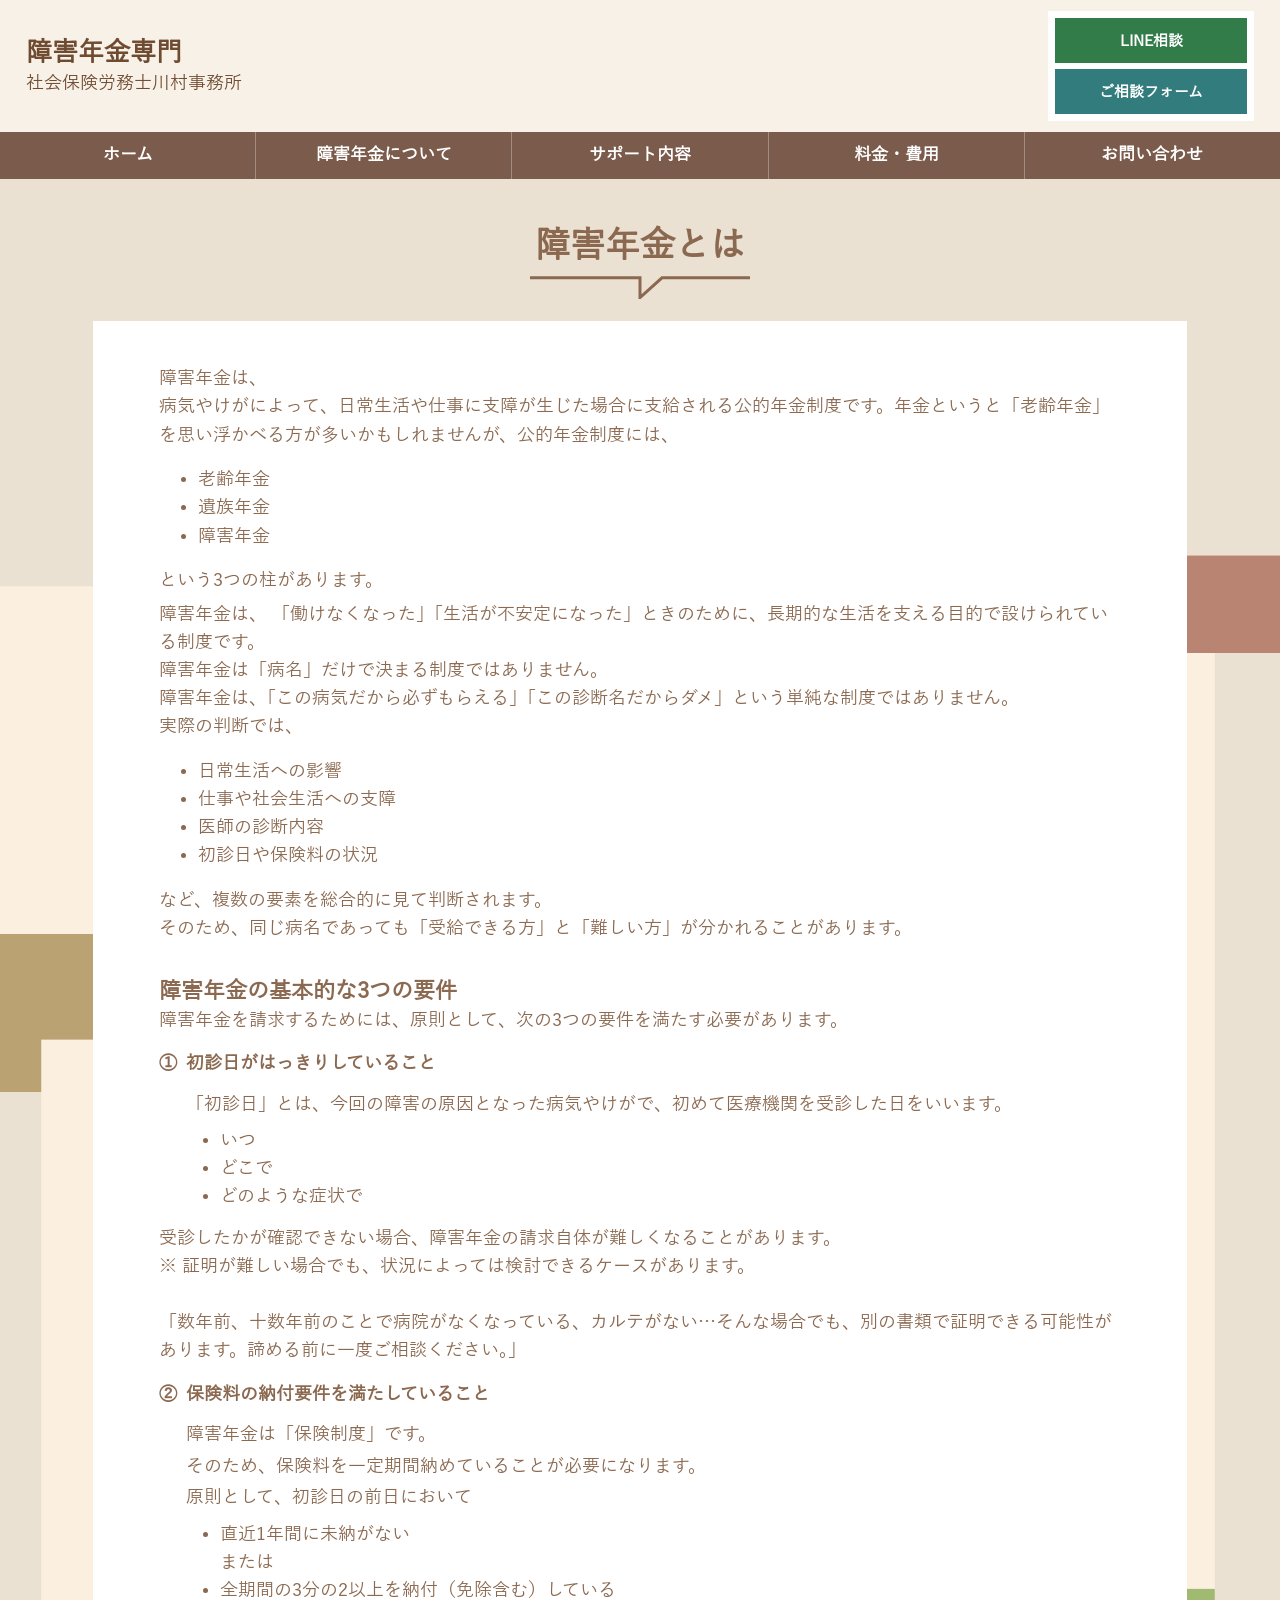
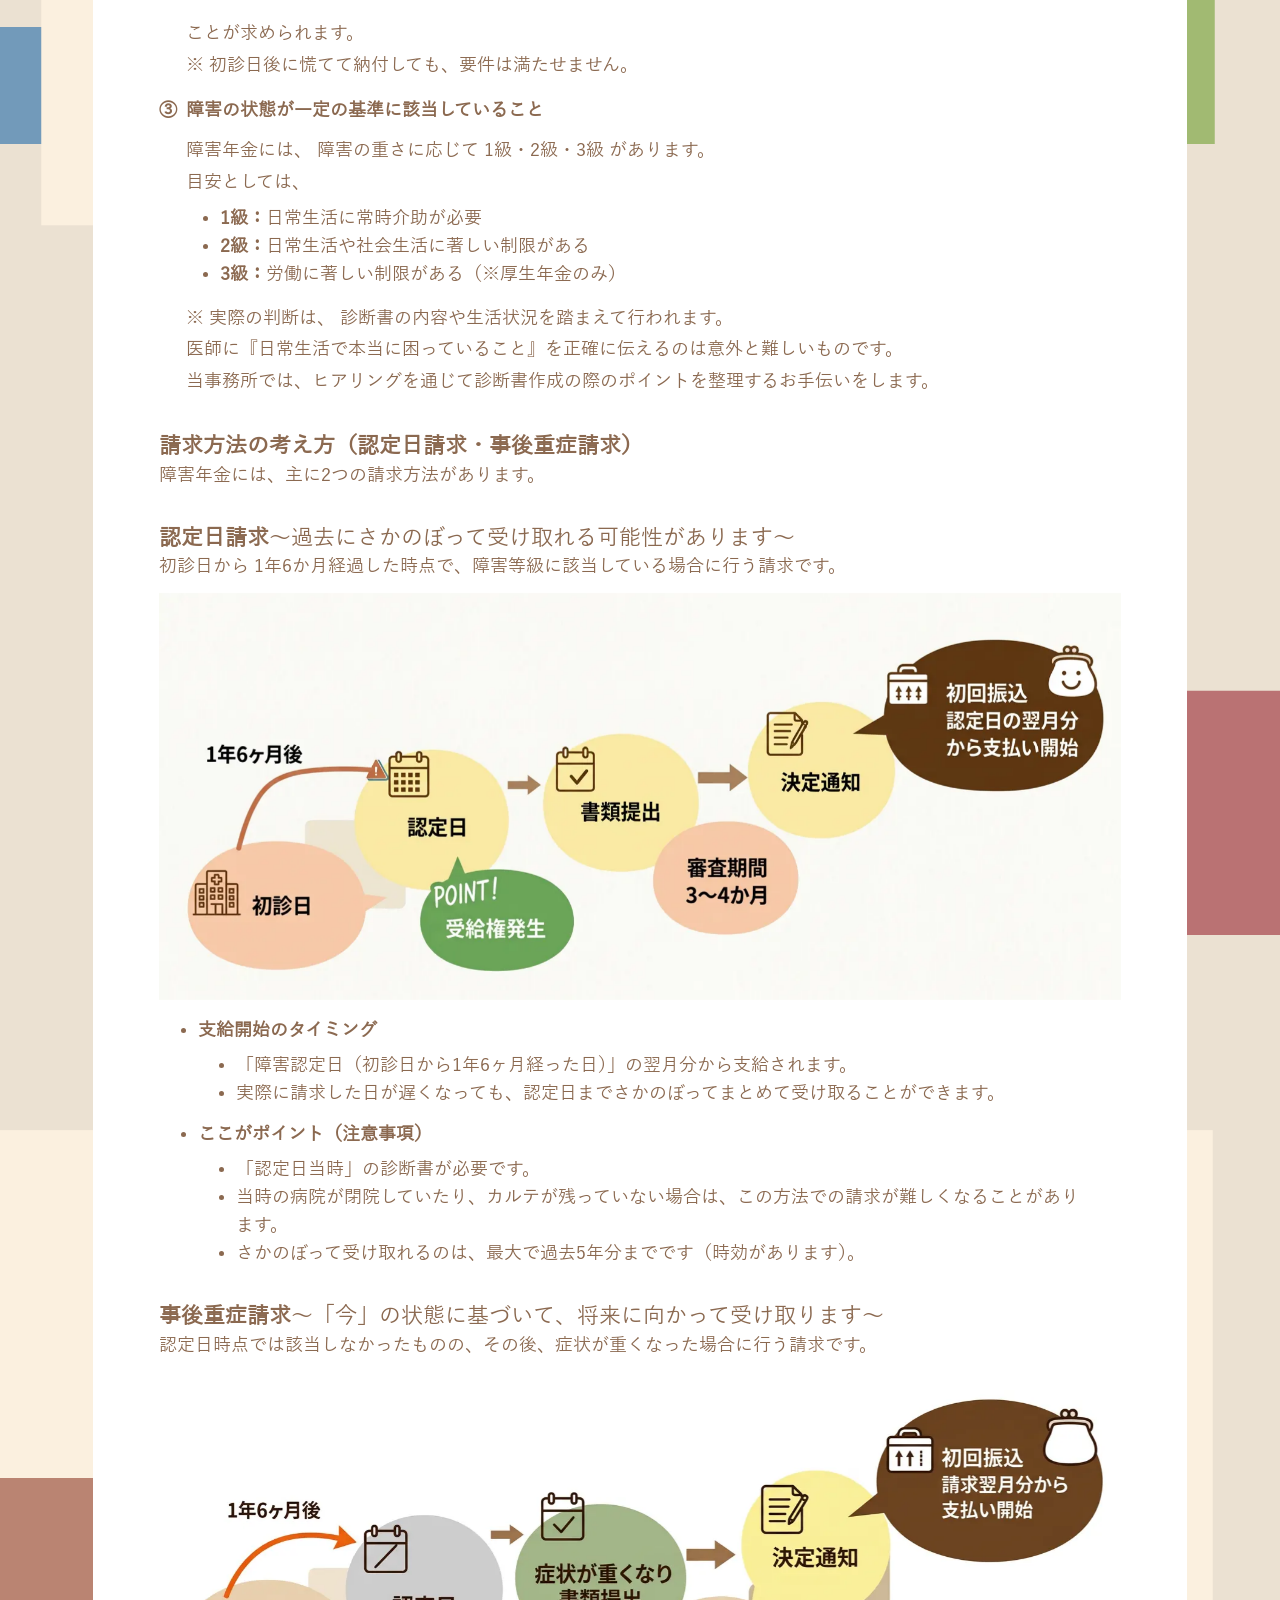
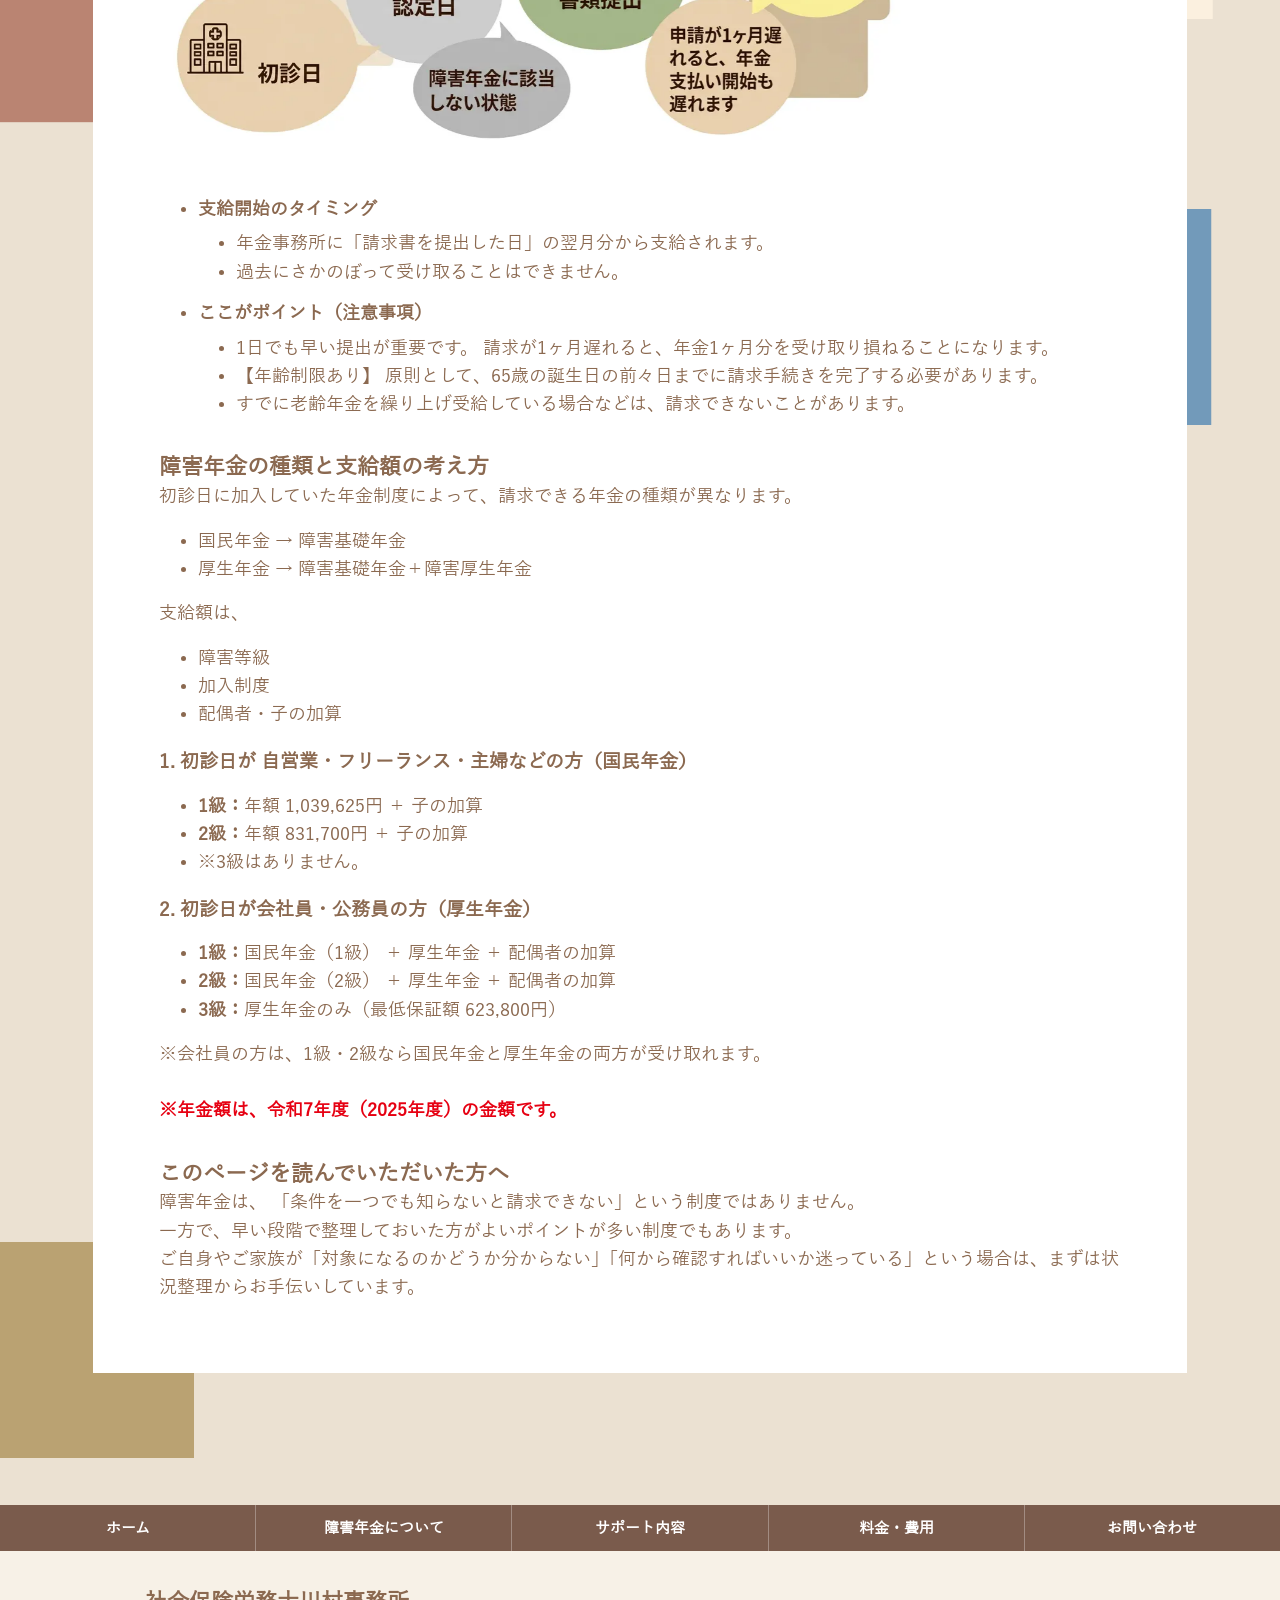
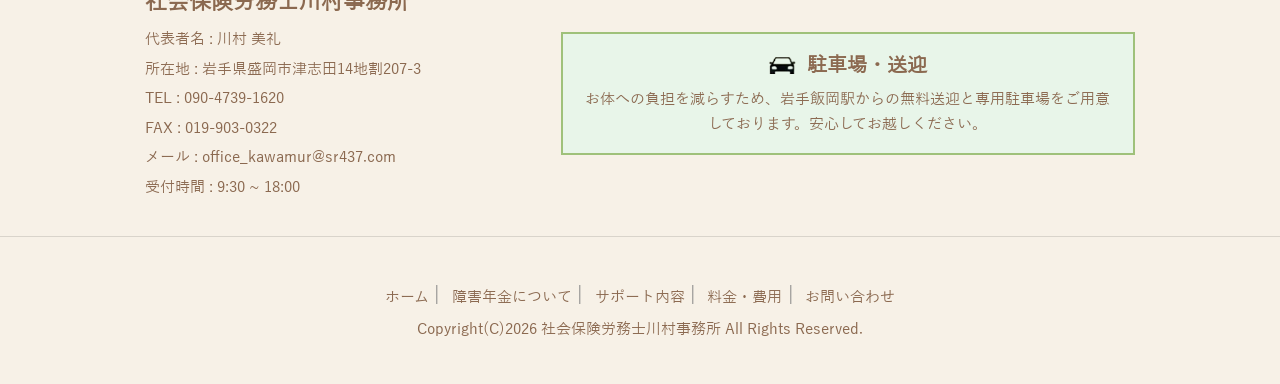
==== about.html @ 128386d4 "feat: html files" ====
<!DOCTYPE html>
<html lang="jp">

<head>
	<title>障害年金とは | 社会保険労務士川村事務所</title>
	<meta charset="utf-8" />
	<meta name="viewport" content="width=device-width, initial-scale=1.0, maximum-scale=1.0, user-scalable=no" />
	<meta name="keywords" content="障害年金,盛岡,岩手県,社会保険労務士,川村事務所,障害年金相談,申請サポート, Morioka, disability pension" />
	<meta name="description" content="岩手県盛岡市の障害年金相談は社会保険労務士川村事務所へ。申請から受給まで、ずっとそばに。安心して頼れる障害年金サポートで、お一人おひとりの状況に合わせてサポートします。" />
	<link rel="icon" href="assets/img/favicon.ico" type="image/x-icon" />
	<meta property="og:title" content="社会保険労務士川村事務所｜岩手県盛岡市の障害年金相談" />
	<meta property="og:type" content="website" />
	<meta property="og:url" content="https://morioka-shougai.jp/" />
	<meta property="og:site_name" content="社会保険労務士川村事務所" />
	<meta property="og:description" content="岩手県盛岡市の障害年金相談。申請から受給まで、ずっとそばに。安心して頼れる障害年金サポート。" />
	<link rel="preconnect" href="https://fonts.googleapis.com" />
	<link rel="preconnect" href="https://fonts.gstatic.com" crossorigin />
	<link href="https://fonts.googleapis.com/css2?family=Kaisei+Opti&family=Noto+Sans:ital,wght@0,100..900;1,100..900&family=Yantramanav:wght@100;300;400;500;700;900&family=Zen+Old+Mincho&display=swap" rel="stylesheet">
	<link rel="stylesheet" href="./assets/css/style.css" />
	<link rel="stylesheet" href="./assets/css/wow.css" />
</head>

<body>
	<header id="header" class="header">
		<div class="header__top-strip"></div>
		<div class="header__main">
			<div class="header__brand">
				<h1 class="header__brand-title">障害年金専門</h1>
				<p class="header__brand-subtitle">社会保険労務士川村事務所</p>
			</div>
			<div class="header__cta-group">
				<a href="#" class="header__cta-button header__cta-button--line">LINE相談</a>
				<a href="./contact.html" class="header__cta-button header__cta-button--form">ご相談フォーム</a>
			</div>
		</div>
		<nav class="header__navigation">
			<ul class="header__nav-list">
				<li class="header__nav-item"><a href="/" class="header__nav-link">ホーム</a></li>
				<li class="header__nav-item"><a href="./about.html" class="header__nav-link">障害年金について</a></li>
				<li class="header__nav-item"><a href="./support.html" class="header__nav-link">サポート内容</a></li>
				<li class="header__nav-item"><a href="./charge.html" class="header__nav-link">料金・費用</a></li>
				<li class="header__nav-item"><a href="./contact.html" class="header__nav-link">お問い合わせ</a></li>
			</ul>
		</nav>
		<button type="button" class="gnav__btn" aria-label="メニューを開く">
			<div class="gnav__lines">
				<span></span>
				<span></span>
				<span></span>
			</div>
		</button>
	</header>

	<div class="mnav" id="mnav">
		<button type="button" class="mnav__close" aria-label="メニューを閉じる"></button>
		<ul class="mnav__list">
			<li class="mnav__item"><a href="/" class="mnav__link">ホーム</a></li>
			<li class="mnav__item"><a href="./about.html" class="mnav__link">障害年金について</a></li>
			<li class="mnav__item"><a href="./support.html" class="mnav__link">サポート内容</a></li>
			<li class="mnav__item"><a href="./charge.html" class="mnav__link">料金・費用</a></li>
			<li class="mnav__item"><a href="./contact.html" class="mnav__link">お問い合わせ</a></li>
		</ul>
	</div>

	<main id="main" class="main">
		<div class="about about__page">
			<section class="about about__title-section wow fadeInUp" data-wow-duration="0.8s">
				<h2 class="about__heading about__heading--deco">障害年金とは</h2>
				<div class="about__heading-underline" aria-hidden="true">
					<svg class="about__heading-underline-svg" viewBox="0 0 100 14" xmlns="http://www.w3.org/2000/svg">
						<path class="about__heading-underline-path" d="M 0 4 H 50 L 50 13 L 60 4 H 100" fill="none"/>
					</svg>
				</div>
			</section>

			<section class="about about__content-section">
				<div class="about__content">
					<div class="about__block wow fadeIn" data-wow-duration="0.5s">
						<p class="about__text">障害年金は、<br />病気やけがによって、日常生活や仕事に支障が生じた場合に支給される公的年金制度です。年金というと「老齢年金」を思い浮かべる方が多いかもしれませんが、公的年金制度には、</p>
						<ul class="about__list">
							<li class="about__list-item">老齢年金</li>
							<li class="about__list-item">遺族年金</li>
							<li class="about__list-item">障害年金</li>
						</ul>
						<p class="about__text">という3つの柱があります。</p>
						<p class="about__text">
							障害年金は、 「働けなくなった」「生活が不安定になった」ときのために、長期的な生活を支える目的で設けられている制度です。<br />
							障害年金は「病名」だけで決まる制度ではありません。 <br />
							障害年金は、「この病気だから必ずもらえる」「この診断名だからダメ」という単純な制度ではありません。 <br />
							実際の判断では、
						</p>
						<ul class="about__list">
							<li class="about__list-item">日常生活への影響</li>
							<li class="about__list-item">仕事や社会生活への支障</li>
							<li class="about__list-item">医師の診断内容</li>
							<li class="about__list-item">初診日や保険料の状況</li>
						</ul>
						<p class="about__text">
							など、複数の要素を総合的に見て判断されます。<br />
							そのため、同じ病名であっても「受給できる方」と「難しい方」が分かれることがあります。
						</p>
					</div>

					<div class="about__block wow fadeIn" data-wow-duration="0.5s">
						<h3 class="about__subheading wow fadeIn" data-wow-duration="0.5s">障害年金の基本的な3つの要件</h3>
						<p class="about__text">障害年金を請求するためには、原則として、次の3つの要件を満たす必要があります。</p>
						<div class="about__requirement">
							<p class="about__requirement-title"><span class="about__requirement-num">①</span> 初診日がはっきりしていること</p>
							<p class="about__requirement-desc">「初診日」とは、今回の障害の原因となった病気やけがで、初めて医療機関を受診した日をいいます。</p>
							<ul class="about__list about__list--nested">
								<li class="about__list-item">いつ</li>
								<li class="about__list-item">どこで</li>
								<li class="about__list-item">どのような症状で</li>
							</ul>
							<p class="about__text">
								受診したかが確認できない場合、障害年金の請求自体が難しくなることがあります。<br />
								※ 証明が難しい場合でも、状況によっては検討できるケースがあります。 <br /><br />
								「数年前、十数年前のことで病院がなくなっている、カルテがない…そんな場合でも、別の書類で証明できる可能性があります。諦める前に一度ご相談ください。」
							</p>
						</div>

						<div class="about__requirement">
							<p class="about__requirement-title"><span class="about__requirement-num">②</span> 保険料の納付要件を満たしていること</p>
							<p class="about__requirement-desc">
								障害年金は「保険制度」です。<br />
								そのため、保険料を一定期間納めていることが必要になります。 <br />
								原則として、初診日の前日において
							</p>
							<ul class="about__list about__list--nested">
								<li class="about__list-item">直近1年間に未納がない<br/ >または</li>
								<li class="about__list-item">全期間の3分の2以上を納付（免除含む）している</li>
							</ul>
							<p class="about__requirement-desc">
								ことが求められます。<br />
								※ 初診日後に慌てて納付しても、要件は満たせません。
							</p>
						</div>

						<div class="about__requirement">
							<p class="about__requirement-title"><span class="about__requirement-num">③</span> 障害の状態が一定の基準に該当していること</p>
							<p class="about__requirement-desc">
								障害年金には、 障害の重さに応じて 1級・2級・3級 があります。<br />
								目安としては、
							</p>
							<ul class="about__list about__list--nested">
								<li class="about__list-item"><strong>1級：</strong>日常生活に常時介助が必要</li>
								<li class="about__list-item"><strong>2級：</strong>日常生活や社会生活に著しい制限がある</li>
								<li class="about__list-item"><strong>3級：</strong>労働に著しい制限がある（※厚生年金のみ）</li>
							</ul>
							<p class="about__requirement-desc">
								※ 実際の判断は、 診断書の内容や生活状況を踏まえて行われます。<br />
								医師に『日常生活で本当に困っていること』を正確に伝えるのは意外と難しいものです。<br />
								当事務所では、ヒアリングを通じて診断書作成の際のポイントを整理するお手伝いをします。
							</p>
						</div>
					</div>

					<div class="about__block wow fadeIn" data-wow-duration="0.5s">
						<h3 class="about__subheading"">請求方法の考え方（認定日請求・事後重症請求）</h3>
						<p class="about__text">障害年金には、主に2つの請求方法があります。</p>
						<h3 class="about__subheading">
							認定日請求<span class="about__subheading-sub">～過去にさかのぼって受け取れる可能性があります～</span>
						</h3>
						<p class="about__text">初診日から 1年6か月経過した時点で、障害等級に該当している場合に行う請求です。</p>
						<figure class="about__figure wow fadeIn" data-wow-duration="1.2s">
							<img class="about__img" src="/assets/img/claiming_01.webp" alt="請求方法の流れ" width="800" height="450" loading="lazy" />
						</figure>
						
						<ul class="about__list">
							<li class="about__list-item"><strong>支給開始のタイミング</strong>
								<ul class="about__list about__list--inner">
									<li class="about__list-item">「障害認定日（初診日から1年6ヶ月経った日）」の翌月分から支給されます。</li>
									<li class="about__list-item">実際に請求した日が遅くなっても、認定日までさかのぼってまとめて受け取ることができます。</li>
								</ul>
							</li>
							<li class="about__list-item"><strong>ここがポイント（注意事項）</strong>
								<ul class="about__list about__list--inner">
									<li class="about__list-item">「認定日当時」の診断書が必要です。</li>
									<li class="about__list-item">当時の病院が閉院していたり、カルテが残っていない場合は、この方法での請求が難しくなることがあります。</li>
									<li class="about__list-item">さかのぼって受け取れるのは、最大で過去5年分までです（時効があります）。</li>
								</ul>
							</li>
						</ul>
					</div>

					<div class="about__block wow fadeIn" data-wow-duration="0.5s">
						<h3 class="about__subheading">
							事後重症請求<span class="about__subheading-sub">～「今」の状態に基づいて、将来に向かって受け取ります～</span>
						</h3>
						<p class="about__text">認定日時点では該当しなかったものの、その後、症状が重くなった場合に行う請求です。</p>
						<figure class="about__figure wow fadeIn" data-wow-duration="1.2s">
							<img class="about__img" src="/assets/img/claiming_02.webp" alt="請求方法の流れ" width="800" height="450" loading="lazy" />
						</figure>
						<ul class="about__list">
							<li class="about__list-item"><strong>支給開始のタイミング</strong>
								<ul class="about__list about__list--inner">
									<li class="about__list-item">年金事務所に「請求書を提出した日」の翌月分から支給されます。</li>
									<li class="about__list-item">過去にさかのぼって受け取ることはできません。</li>
								</ul>
							</li>
							<li class="about__list-item"><strong>ここがポイント（注意事項）</strong>
								<ul class="about__list about__list--inner">
									<li class="about__list-item">1日でも早い提出が重要です。 請求が1ヶ月遅れると、年金1ヶ月分を受け取り損ねることになります。</li>
									<li class="about__list-item">【年齢制限あり】 原則として、65歳の誕生日の前々日までに請求手続きを完了する必要があります。</li>
									<li class="about__list-item">すでに老齢年金を繰り上げ受給している場合などは、請求できないことがあります。</li>
								</ul>
							</li>
						</ul>
					</div>

					<div class="about__block wow fadeIn" data-wow-duration="0.5s">
						<h3 class="about__subheading">障害年金の種類と支給額の考え方</h3>
						<p class="about__text">初診日に加入していた年金制度によって、請求できる年金の種類が異なります。</p>
						<ul class="about__list">
							<li class="about__list-item">国民年金 → 障害基礎年金</li>
							<li class="about__list-item">厚生年金 → 障害基礎年金＋障害厚生年金</li>
						</ul>
						<p class="about__text">支給額は、</p>
						<ul class="about__list">
							<li class="about__list-item">障害等級</li>
							<li class="about__list-item">加入制度</li>
							<li class="about__list-item">配偶者・子の加算</li>
						</ul>

						<h4 class="about__subheading about__subheading--level2">1. 初診日が 自営業・フリーランス・主婦などの方（国民年金）</h4>
						<ul class="about__list">
							<li class="about__list-item"><strong>1級：</strong>年額 1,039,625円 ＋ 子の加算</li>
							<li class="about__list-item"><strong>2級：</strong>年額 831,700円 ＋ 子の加算</li>
							<li class="about__list-item">※3級はありません。</li>
						</ul>

						<h4 class="about__subheading about__subheading--level2">2. 初診日が会社員・公務員の方（厚生年金）</h4>
						<ul class="about__list">
							<li class="about__list-item"><strong>1級：</strong>国民年金（1級） ＋ 厚生年金 ＋ 配偶者の加算</li>
							<li class="about__list-item"><strong>2級：</strong>国民年金（2級） ＋ 厚生年金 ＋ 配偶者の加算</li>
							<li class="about__list-item"><strong>3級：</strong>厚生年金のみ（最低保証額 623,800円）</li>
						</ul>
						<p class="about__text">
							※会社員の方は、1級・2級なら国民年金と厚生年金の両方が受け取れます。<br /><br />
							<span class="about__note--highlight">※年金額は、令和7年度（2025年度）の金額です。</span>
						</p>
					</div>

					<div class="about__block wow fadeIn" data-wow-duration="0.5s">
						<h3 class="about__subheading">このページを読んでいただいた方へ</h3>
						<p class="about__text">
							障害年金は、 「条件を一つでも知らないと請求できない」という制度ではありません。<br />
							一方で、早い段階で整理しておいた方がよいポイントが多い制度でもあります。<br />
							ご自身やご家族が「対象になるのかどうか分からない」「何から確認すればいいか迷っている」という場合は、まずは状況整理からお手伝いしています。
						</p>
					</div>
				</div>
			</section>
		</div>
	</main>

	<footer id="footer" class="footer">
		<nav class="footer__nav wow fadeIn" data-wow-duration="0.5s">
			<ul class="footer__nav-list">
				<li class="footer__nav-item"><a href="/" class="footer__nav-link">ホーム</a></li>
				<li class="footer__nav-item"><a href="./about.html" class="footer__nav-link">障害年金について</a></li>
				<li class="footer__nav-item"><a href="./support.html" class="footer__nav-link">サポート内容</a></li>
				<li class="footer__nav-item"><a href="./charge.html" class="footer__nav-link">料金・費用</a></li>
				<li class="footer__nav-item"><a href="./contact.html" class="footer__nav-link">お問い合わせ</a></li>
			</ul>
		</nav>
		<div class="footer__main wow fadeIn" data-wow-duration="0.6s" data-wow-delay="0.1s">
			<div class="footer__content">
				<div class="footer__contact">
					<p class="footer__office-name">社会保険労務士川村事務所</p>
					<p class="footer__contact-line">代表者名 : 川村 美礼</p>
					<p class="footer__contact-line">所在地 : 岩手県盛岡市津志田14地割207-3</p>
					<p class="footer__contact-line">TEL : <a href="tel:090-4739-1620" class="footer__contact-link">090-4739-1620</a></p>
					<p class="footer__contact-line">FAX : 019-903-0322</p>
					<p class="footer__contact-line">メール : <a href="mailto:office_kawamur@sr437.com" class="footer__contact-link">office_kawamur@sr437.com</a></p>
					<p class="footer__contact-line">受付時間 : 9:30 ~ 18:00</p>
				</div>
				<div class="footer__parking">
					<div class="footer__parking-inner">
						<div class="footer__parking-wrap">
							<img src="assets/img/parking.png" alt="駐車場・送迎" loading="lazy" class="footer__parking-icon">
							<p class="footer__parking-title">駐車場・送迎</p>
						</div>
						<p class="footer__parking-text">お体への負担を減らすため、岩手飯岡駅からの無料送迎と専用駐車場をご用意しております。安心してお越しください。</p>
					</div>
				</div>
			</div>
		</div>
		<div class="footer__bottom">
			<p class="footer__breadcrumb">
				<a href="/" class="footer__breadcrumb-link">ホーム</a><span class="footer__breadcrumb-sep">|</span>
				<a href="./about.html" class="footer__breadcrumb-link">障害年金について</a><span class="footer__breadcrumb-sep">|</span>
				<a href="./support.html" class="footer__breadcrumb-link">サポート内容</a><span class="footer__breadcrumb-sep">|</span>
				<a href="./charge.html" class="footer__breadcrumb-link">料金・費用</a><span class="footer__breadcrumb-sep">|</span>
				<a href="./contact.html" class="footer__breadcrumb-link">お問い合わせ</a>
			</p>
			<p class="footer__copyright">Copyright(C)2026 社会保険労務士川村事務所 All Rights Reserved.</p>
		</div>
	</footer>

	<script src="https://cdnjs.cloudflare.com/ajax/libs/jquery/3.7.1/jquery.min.js"
		integrity="sha512-v2CJ7UaYy4JwqLDIrZUI/4hqeoQieOmAZNXBeQyjo21dadnwR+8ZaIJVT8EE2iyI61OV8e6M8PP2/4hpQINQ/g=="
		crossorigin="anonymous" referrerpolicy="no-referrer"></script>
	<script src="./assets/js/common.js"></script>
	<script src="./assets/js/wow.js"></script>
	<script>
		new WOW().init();
	</script>
</body>

</html>
---- assets/css/style.css ----
@charset "UTF-8";
@font-face {
  font-family: YuGothicRegular;
  src: url("../fonts/yu-gothic-regular.ttf");
}
@font-face {
  font-family: YuGothic;
  src: url("../fonts/yu-gothic-medium.ttf");
}
@font-face {
  font-family: YuGothicSemiBold;
  src: url("../fonts/yu-gothic-semibold.ttf");
}
@font-face {
  font-family: YuGothicBold;
  src: url("../fonts/yu-gothic-bold.ttf");
}
.header {
  position: relative;
  top: 0;
  left: 0;
  right: 0;
  width: 100%;
  z-index: 999;
  transition: all 0.4s ease-out;
}
.header__main {
  display: flex;
  flex-direction: column;
  gap: 1.6rem;
  padding: 1rem 2.4rem;
  background-color: #F7F1E7;
}
@media only screen and (min-width: 640px) {
  .header__main {
    flex-direction: row;
    flex-wrap: wrap;
    align-items: center;
    justify-content: space-between;
  }
}
@media only screen and (max-width: 639px) {
  .header__main {
    padding: 4rem 2rem;
  }
}
.header__contact {
  display: flex;
  flex-direction: column;
  gap: 0.4rem;
}
.header__contact p:empty {
  display: none;
}
.header__contact:not(:has(p:not(:empty))) {
  display: none;
}
.header__address, .header__phone-wrap, .header__hours {
  margin: 0;
}
@media only screen and (max-width: 639px) {
  .header__brand {
    text-align: center;
  }
}
.header__brand-title {
  margin: 0;
  font-size: 2.4rem;
  font-weight: 600;
  line-height: 1.3;
  color: #6F4B31;
}
@media only screen and (max-width: 639px) {
  .header__brand-title {
    font-size: 3.6rem;
  }
}
.header__brand-subtitle {
  margin: 0.2em 0 0;
  font-size: 1.6rem;
  font-weight: 500;
  line-height: 1.3;
  color: #6F4B31;
}
@media only screen and (max-width: 639px) {
  .header__brand-subtitle {
    font-size: 2.4rem;
  }
}
.header__cta-group {
  display: flex;
  padding: 0.6rem;
  background-color: #fff;
  flex-direction: column;
  align-items: center;
  gap: 0.6rem;
}
@media only screen and (max-width: 639px) {
  .header__cta-group {
    flex-direction: row;
    justify-content: center;
    padding: 0;
    background-color: transparent;
  }
}
.header__cta-button {
  display: flex;
  align-items: center;
  justify-content: center;
  width: 100%;
  max-width: 24rem;
  padding: 1rem 4rem;
  font-size: 1.4rem;
  font-weight: 600;
  color: #fff;
  text-align: center;
  text-decoration: none;
  border: none;
  transition: opacity 0.2s;
}
@media only screen and (max-width: 639px) {
  .header__cta-button {
    font-size: 2rem;
    padding: 1.6rem;
  }
}
.header__cta-button--line {
  position: relative;
  background: #FFFFFF;
  color: #FFFFFF;
  z-index: 1;
  display: inline-block;
  transition: 0.5s;
  text-decoration: none;
}
.header__cta-button--line:hover {
  color: #327C49;
}
.header__cta-button--line:hover::before {
  transform: scale(0);
  opacity: 0;
}
.header__cta-button--line::before {
  position: absolute;
  top: 0;
  left: 0;
  width: 100%;
  height: 100%;
  content: "";
  z-index: -1;
  transition: transform ease 0.5s, opacity 0.5s;
  background: #327C49;
}
.header__cta-button--line::after {
  position: absolute;
  top: 0;
  left: 0;
  width: 100%;
  height: 100%;
  content: "";
  box-sizing: border-box;
  border: 3px solid #327C49;
}
.header__cta-button--form {
  position: relative;
  background: #FFFFFF;
  color: #FFFFFF;
  z-index: 1;
  transition: 0.5s;
  text-decoration: none;
}
.header__cta-button--form:hover {
  color: #327C7D;
}
.header__cta-button--form:hover::before {
  transform: scale(0);
  opacity: 0;
}
.header__cta-button--form::before {
  position: absolute;
  top: 0;
  left: 0;
  width: 100%;
  height: 100%;
  content: "";
  z-index: -1;
  transition: transform ease 0.5s, opacity 0.5s;
  background: #327C7D;
}
.header__cta-button--form::after {
  position: absolute;
  top: 0;
  left: 0;
  width: 100%;
  height: 100%;
  content: "";
  box-sizing: border-box;
  border: 3px solid #327C7D;
}
.header__navigation {
  background-color: #7A5B4C;
}
@media only screen and (max-width: 639px) {
  .header__navigation {
    display: none;
  }
}
.header__nav-list {
  display: flex;
  flex-wrap: wrap;
  align-items: center;
  justify-content: center;
  margin: 0;
  padding: 0;
  list-style: none;
}
.header__nav-item {
  flex: 1;
  min-width: 0;
  border-right: 1px solid rgba(255, 255, 255, 0.3);
}
.header__nav-item:last-child {
  border-right: none;
}
@media only screen and (max-width: 639px) {
  .header__nav-item {
    flex: 0 0 auto;
  }
}
.header__nav-link {
  display: block;
  padding: 1rem 0.8rem;
  font-size: 1.5rem;
  font-weight: 600;
  color: #FFFFFF;
  text-align: center;
  text-decoration: none;
  transition: background-color 0.2s;
}
.header__nav-link:hover {
  background-color: rgba(0, 0, 0, 0.15);
}

.footer {
  width: 100%;
  margin-top: auto;
  background-color: #F7F1E7;
}

.footer__nav {
  background-color: #7A5B4C;
}

.footer__nav-list {
  display: flex;
  flex-wrap: wrap;
  align-items: center;
  justify-content: center;
  margin: 0;
  padding: 0;
  list-style: none;
}
@media only screen and (max-width: 639px) {
  .footer__nav-list {
    display: none;
  }
}

.footer__nav-item {
  flex: 1;
  min-width: 0;
  border-right: 1px solid rgba(255, 255, 255, 0.3);
}
.footer__nav-item:last-child {
  border-right: none;
}
@media only screen and (max-width: 639px) {
  .footer__nav-item {
    flex: 0 0 auto;
  }
}

.footer__nav-link {
  display: block;
  padding: 1rem 0.8rem;
  font-size: 1.4rem;
  font-weight: 600;
  color: #FFFFFF;
  text-align: center;
  text-decoration: none;
  transition: background-color 0.2s;
}
.footer__nav-link:hover {
  background-color: rgba(0, 0, 0, 0.15);
}

.footer__main {
  padding: 3rem;
}

.footer__content {
  max-width: 90rem;
  margin: 0 auto;
  display: grid;
  gap: 2rem;
}
@media only screen and (min-width: 640px) {
  .footer__content {
    grid-template-columns: 2fr 3fr;
    align-items: center;
    gap: 3rem;
  }
}

.footer__contact {
  color: #8B6950;
  font-size: 1.4rem;
  line-height: 1.7;
}
@media only screen and (max-width: 639px) {
  .footer__contact {
    font-size: 2rem;
  }
}

.footer__office-name {
  margin: 0 0 0.5rem;
  font-weight: 700;
  font-size: 2rem;
}
@media only screen and (max-width: 639px) {
  .footer__office-name {
    font-size: 2.8rem;
  }
}

.footer__contact-line {
  margin: 0 0 0.3rem;
  font-size: 1.4rem;
}
@media only screen and (max-width: 639px) {
  .footer__contact-line {
    font-size: 2rem;
  }
}

.footer__contact-link {
  color: #8B6950;
  text-decoration: none;
}
.footer__contact-link:hover {
  text-decoration: underline;
}

@media only screen and (min-width: 640px) {
  .footer__parking {
    min-width: 0;
  }
}

.footer__parking-inner {
  display: flex;
  flex-direction: column;
  justify-content: center;
  text-align: center;
  align-items: center;
  padding: 1.5rem;
  background-color: #e8f5e9;
  border: 2px solid #9FC17A;
}

.footer__parking-wrap {
  display: flex;
  justify-content: center;
  align-items: center;
  gap: 1rem;
  margin-bottom: 0.6rem;
}

.footer__parking-icon {
  display: inline-block;
  color: #8B6950;
  line-height: 0;
  display: block;
  width: 2.4rem;
  height: 1.6rem;
}
@media only screen and (max-width: 639px) {
  .footer__parking-icon {
    width: 3rem;
    height: 2rem;
  }
}

.footer__parking-title {
  font-size: 1.8rem;
  font-weight: 700;
  color: #8B6950;
}
@media only screen and (max-width: 639px) {
  .footer__parking-title {
    font-size: 2.3rem;
  }
}

.footer__parking-text {
  margin: 0;
  font-size: 1.4rem;
  line-height: 1.6;
  color: #8B6950;
  font-weight: 500;
}
@media only screen and (max-width: 639px) {
  .footer__parking-text {
    font-size: 1.8rem;
  }
}

.footer__bottom {
  padding: 4rem 2rem;
  border-top: 1px solid rgba(0, 0, 0, 0.12);
  text-align: center;
  color: #8B6950;
}

.footer__breadcrumb {
  margin: 0 0 0.5rem;
  line-height: 1.5;
}

.footer__breadcrumb-link {
  color: #8B6950;
  text-decoration: none;
  font-size: 1.4rem;
  font-weight: 500;
}
@media only screen and (max-width: 639px) {
  .footer__breadcrumb-link {
    font-size: 1.8rem;
  }
}
.footer__breadcrumb-link:hover {
  text-decoration: underline;
}

.footer__breadcrumb-sep {
  margin: 0 0.4rem;
  color: #888;
}

.footer__copyright {
  margin: 0;
  font-size: 1.4rem;
  color: #8B6950;
}
@media only screen and (max-width: 639px) {
  .footer__copyright {
    font-size: 1.8rem;
  }
}

.gnav__btn {
  position: absolute;
  top: 50px;
  right: 1rem;
  transform: translateY(-50%);
  width: 50px;
  height: 50px;
  border-radius: 100%;
  background-color: #151E2F;
  color: white;
  display: none;
  justify-content: center;
  align-items: center;
  transition: all 0.4s ease-out;
  border: none;
  cursor: pointer;
}
@media only screen and (max-width: 639px) {
  .gnav__btn {
    display: flex;
  }
}
.gnav__lines {
  position: relative;
  width: 20px;
  height: 12px;
  text-align: center;
  transform: translateY(-5px);
  transition: all 0.4s ease-out;
}
.gnav__lines::after {
  position: absolute;
  width: 50px;
  content: "MENU";
  font-size: 8px;
  margin-top: 5px;
  transform: translate(-50%, 10px);
  transition: all 0.4s ease-out;
}
.gnav__lines span {
  position: absolute;
  left: 0;
  width: 100%;
  height: 1.5px;
  background-color: white;
}
.gnav__lines span:nth-child(1) {
  top: 0;
  transition: all 0.4s ease-out;
}
.gnav__lines span:nth-child(2) {
  top: calc(50% - 0.75px);
}
.gnav__lines span:nth-child(3) {
  bottom: 0;
  transition: all 0.4s ease-out;
}
.gnav__lines--active::after {
  content: "CLOSE";
}
.gnav__lines--active span:nth-child(1) {
  transform: translateY(5px) rotate(-45deg);
  transition: all 0.4s ease-out;
}
.gnav__lines--active span:nth-child(2) {
  display: none;
}
.gnav__lines--active span:nth-child(3) {
  transform: translateY(-5px) rotate(45deg);
  transition: all 0.4s ease-out;
}

.mnav {
  position: fixed;
  top: 0;
  left: 0;
  right: 0;
  bottom: 0;
  width: 100%;
  height: 100vh;
  padding: 2rem 1.5rem 3rem;
  margin: 0;
  background-color: #F7F1E7;
  transition: all 0.4s ease-out;
  overflow: auto;
  transform: translateX(100%);
  z-index: 9999;
  opacity: 0;
  pointer-events: none;
}
.mnav--active {
  opacity: 1;
  pointer-events: auto;
  transform: translateX(0);
}
.mnav__close {
  position: absolute;
  top: 1.5rem;
  right: 1.5rem;
  width: 4rem;
  height: 4rem;
  padding: 0;
  border: none;
  background: transparent;
  cursor: pointer;
}
.mnav__close::before, .mnav__close::after {
  content: "";
  position: absolute;
  top: 50%;
  left: 50%;
  width: 2rem;
  height: 2px;
  background: currentColor;
}
.mnav__close::before {
  transform: translate(-50%, -50%) rotate(45deg);
}
.mnav__close::after {
  transform: translate(-50%, -50%) rotate(-45deg);
}
.mnav__list {
  margin: 0;
  padding: 4rem 0 0;
  list-style: none;
}
.mnav__item {
  border-bottom: 1px solid rgba(0, 0, 0, 0.08);
}
.mnav__link {
  font-weight: 600;
  font-size: 2.4rem;
  display: block;
  padding: 1.6rem 0;
  text-align: center;
  text-decoration: none;
  color: #8B6950;
}

html {
  margin: 0;
  scroll-behavior: smooth;
}
@media only screen and (min-width: 640px) {
  html {
    font-size: clamp(11px, 0.76923vw, 13px);
  }
}
@media only screen and (max-width: 639px) {
  html {
    font-size: 1.5625vw;
  }
}

body {
  position: relative;
  font-weight: normal;
  background-color: #EBE1D2;
  font-size: 1.8rem;
  margin: 0;
  line-height: 1.5;
  word-break: break-all;
  padding: 0;
  font-family: -apple-system, BlinkMacSystemFont, "Helvetica Neue", YuGothic, Verdana, Meiryo, "M+ 1p", sans-serif;
}

.container {
  max-width: 80rem;
  padding: 0 3rem;
  margin-left: auto;
  margin-right: auto;
}
@media only screen and (max-width: 639px) {
  .container {
    padding: 0 2rem;
  }
}

._pc {
  display: block;
}
@media only screen and (max-width: 639px) {
  ._pc {
    display: none;
  }
}

._sp {
  display: none;
}
@media only screen and (max-width: 639px) {
  ._sp {
    display: block;
  }
}

*,
*:before,
*:after {
  -webkit-box-sizing: border-box;
  -moz-box-sizing: border-box;
  box-sizing: border-box;
}

a, button {
  cursor: pointer;
  text-decoration: none;
}
a:hover, button:hover {
  opacity: 0.8;
  transition: all 0.3s ease-out;
}

img {
  width: 100%;
  height: auto;
  object-fit: cover;
  vertical-align: middle;
  border-style: none;
}

video {
  filter: drop-shadow(0px 0px rgba(0, 0, 0, 0));
  outline: none;
  border: none;
}

div,
span,
applet,
object,
iframe,
h1,
h2,
h3,
h4,
h5,
h6,
p,
blockquote,
pre,
a,
abbr,
acronym,
address,
big,
cite,
code,
del,
dfn,
em,
img,
ins,
kbd,
q,
s,
samp,
small,
strike,
strong,
sub,
sup,
tt,
var,
b,
u,
i,
center,
dl,
dt,
dd,
ol,
ul,
li,
fieldset,
form,
label,
legend,
table,
caption,
tbody,
tfoot,
thead,
tr,
th,
td,
article,
aside,
canvas,
details,
embed,
figure,
figcaption,
footer,
header,
hgroup,
menu,
nav,
output,
ruby,
section,
summary,
time,
mark,
audio,
video {
  margin: 0;
  padding: 0;
  border: 0;
  font-size: 100%;
  font: inherit;
  vertical-align: baseline;
}

article,
aside,
details,
figcaption,
figure,
footer,
header,
hgroup,
menu,
nav,
section {
  display: block;
}

hr {
  box-sizing: content-box;
  height: 0;
  overflow: visible;
}

h1,
h2 {
  line-height: 1.2;
}

h3,
h4 {
  line-height: 1.5;
}

h5,
h6 {
  line-height: inherit;
}

ul,
ol {
  margin: 0;
  padding: 0;
  list-style: none;
}

b,
strong {
  font-weight: 600;
}

table {
  border-collapse: collapse;
  border-spacing: 0;
}

a:not([href]):not([class]) {
  color: inherit;
  text-decoration: none;
}

a:not([href]):not([class]):hover {
  color: inherit;
  text-decoration: none;
}

svg {
  overflow: hidden;
  vertical-align: middle;
}

button:not(:disabled),
[type=button]:not(:disabled),
[type=reset]:not(:disabled),
[type=submit]:not(:disabled) {
  cursor: pointer;
}

button {
  outline: none;
  border: none;
  cursor: pointer;
}

button, input, select, textarea {
  font-family: inherit;
  font-size: 100%;
}

input[type=radio],
input[type=checkbox] {
  box-sizing: border-box;
  padding: 0;
}

textarea {
  overflow: auto;
  resize: none;
}

fieldset {
  min-width: 0;
  padding: 0;
  margin: 0;
  border: 0;
}

*:focus {
  outline: none;
}

.clearfix::after {
  content: "";
  visibility: hidden;
  height: 0;
  display: block;
  font-size: 0;
  clear: both;
}

* html .clearfix {
  zoom: 1;
}

*:first-child + html .clearfix {
  zoom: 1;
}

.wow {
  visibility: hidden;
}

.ml-2 {
  margin-left: 2rem !important;
}

.home {
  overflow: hidden;
}

.home__hero {
  position: relative;
  min-height: 40rem;
}
@media only screen and (max-width: 639px) {
  .home__hero {
    min-height: 60rem;
  }
}

.home__attention {
  text-align: center;
  font-size: 2.4rem;
  font-weight: 700;
  color: #8B6950;
  margin: 5rem 0;
}
@media only screen and (max-width: 639px) {
  .home__attention {
    font-size: 2.6rem;
  }
}

.home__hero-bg {
  position: absolute;
  inset: 0;
  background-image: url("/assets/img/home-fv.webp");
  background-repeat: no-repeat;
  background-position: center center;
  background-size: cover;
}

.home__hero-figure {
  position: absolute;
  z-index: 9;
  right: 18rem;
  bottom: 0;
  width: 13rem;
  height: 30rem;
}
.home__hero-figure img {
  width: 100%;
  height: 100%;
}
@media only screen and (max-width: 639px) {
  .home__hero-figure {
    width: 15rem;
    height: 35rem;
    right: 2rem;
  }
}

.home__hero-emp {
  position: absolute;
  top: -2.5rem;
  right: -1rem;
  z-index: 3;
  width: 24rem;
  height: 24rem;
  border-radius: 9999px;
  background: #327C49;
  color: white;
  border: 8px solid white;
  font-size: 2.2rem;
  font-weight: 700;
  display: flex;
  align-items: center;
  justify-content: center;
  text-align: center;
  padding: 1.2rem;
  box-shadow: 0 6px 20px rgba(0, 0, 0, 0.4);
  backdrop-filter: blur(2px);
}
@media only screen and (max-width: 639px) {
  .home__hero-emp {
    top: -3.5rem;
    right: -2.5rem;
    font-size: 2.2rem;
    border-width: 4px;
  }
}

.home__hero-content {
  position: absolute;
  z-index: 99;
  inset: 0;
  color: #8B6950;
  display: flex;
  flex-direction: column;
  gap: 2rem;
  justify-content: center;
  align-items: center;
}

.home__hero-subtitle {
  text-align: center;
  font-size: 1.8rem;
  font-weight: 600;
  -webkit-text-stroke: 0.5rem white;
  paint-order: stroke fill;
  text-shadow: 0 0 1.5rem white, 0 0 20px rgba(255, 255, 255, 0.7), 0 0 30px rgba(255, 255, 255, 0.4);
}
@media only screen and (max-width: 639px) {
  .home__hero-subtitle {
    font-size: 2.4rem;
  }
}

.hero__hero-slogan {
  font-family: "Zen Old Mincho", serif;
  font-size: 3rem;
  font-weight: 600;
  -webkit-text-stroke: 0.5rem white;
  paint-order: stroke fill;
  text-shadow: 0 0 1.5rem white, 0 0 20px rgba(255, 255, 255, 0.7), 0 0 30px rgba(255, 255, 255, 0.4);
}
@media only screen and (max-width: 639px) {
  .hero__hero-slogan {
    font-size: 3.6rem;
  }
}

.hero__hero-title {
  font-family: "Kaisei Opti", serif;
  font-size: 5rem;
  font-weight: 700;
  text-align: center;
  -webkit-text-stroke: 0.5rem white;
  paint-order: stroke fill;
  text-shadow: 0 0 1.5rem white, 0 0 20px rgba(255, 255, 255, 0.7), 0 0 30px rgba(255, 255, 255, 0.4);
}
@media only screen and (max-width: 639px) {
  .hero__hero-title {
    font-size: 6rem;
  }
}
.hero__hero-title .home__hero-title-br {
  display: none;
}
@media only screen and (max-width: 639px) {
  .hero__hero-title .home__hero-title-br {
    display: block;
  }
}

.home__page {
  background-image: url("/assets/img/home-bg.webp");
  background-repeat: no-repeat;
  background-size: 100% 100%;
  object-fit: contain;
}

.home__content-section {
  max-width: 105rem;
  margin: 0 auto;
  padding: 0 2.8rem 6rem;
}

.home__content {
  margin: 0 auto;
  color: #8B6950;
  font-size: 1.6rem;
  line-height: 1.8;
  padding: 3rem 2rem 4rem;
  background-color: #FBF0DF;
}
@media only screen and (min-width: 640px) {
  .home__content {
    padding: 4rem 6rem 6rem;
  }
}
@media only screen and (max-width: 639px) {
  .home__content {
    font-size: 2rem;
    padding: 3rem 2.4rem 4rem;
  }
}

.home__block-box {
  display: grid;
  align-items: start;
  background: #fff;
  border: 1px solid rgba(139, 105, 80, 0.25);
  padding: 2rem 2.4rem;
  box-shadow: 0 2px 12px rgba(139, 105, 80, 0.08);
  padding: 2.5rem 3rem;
}
@media only screen and (max-width: 639px) {
  .home__block-box {
    padding: 4rem 4.5rem;
  }
}

.home__block-box-figure {
  display: grid;
  gap: 2rem;
  align-items: start;
  background: #fff;
  border: 1px solid rgba(139, 105, 80, 0.22);
  border-radius: 6px;
  padding: 2rem 2.4rem;
  box-shadow: 0 2px 12px rgba(139, 105, 80, 0.06);
}
@media only screen and (min-width: 640px) {
  .home__block-box-figure {
    grid-template-columns: 5fr 1fr;
    padding: 2.5rem 3rem;
  }
}
@media only screen and (max-width: 639px) {
  .home__block-box-figure {
    padding: 4rem 5rem;
  }
  .home__block-box-figure .home__figure {
    width: 70%;
    margin: 0 auto;
  }
}

.home__block--consult {
  display: grid;
  grid-template-columns: 3fr 1fr;
  gap: 3rem;
  align-items: start;
}
@media only screen and (max-width: 639px) {
  .home__block--consult {
    grid-template-columns: 1fr;
    gap: 2rem;
  }
}

@media only screen and (max-width: 639px) {
  .consult__figure {
    width: 70%;
    margin: 0 auto;
  }
}

.consult__heading {
  font-size: 3rem;
  font-weight: 700;
  margin-bottom: 2rem;
  line-height: 1.3;
  color: #8B6950;
}
@media only screen and (max-width: 639px) {
  .consult__heading {
    font-size: 3.6rem;
  }
}

.consult__text {
  line-height: 1.8;
  color: #8B6950;
  font-size: 1.8rem;
  font-weight: 700;
}
@media only screen and (max-width: 639px) {
  .consult__text {
    font-size: 2.4rem;
  }
}

@media only screen and (min-width: 640px) {
  .home__block--consult .home__block-box-figure {
    grid-template-columns: 1fr 1fr;
  }
}
.home__block--consult .home__text {
  margin: 0;
  line-height: 1.8;
  color: #8B6950;
}

.home__block {
  margin-bottom: 8rem;
}
.home__block:last-child {
  margin-bottom: 0;
}
@media only screen and (min-width: 640px) {
  .home__block--with-figure {
    display: grid;
    grid-template-columns: 1fr 1fr;
    gap: 3rem;
    align-items: start;
  }
}
@media only screen and (max-width: 639px) {
  .home__block--with-figure .home__figure {
    width: 70%;
    margin: 1.5rem auto 0;
  }
}

.home__heading-bubble {
  display: inline-block;
  position: relative;
  margin-bottom: 0.6rem;
  padding: 0.8rem 1.6rem 1rem;
  border: 2px solid rgba(139, 105, 80, 0.45);
  border-radius: 16px;
  background: #fff;
  box-shadow: 0 2px 8px rgba(139, 105, 80, 0.06);
}
.home__heading-bubble::after {
  content: "";
  position: absolute;
  left: 50%;
  bottom: -10px;
  transform: translateX(-50%);
  border: 10px solid transparent;
  border-top-color: rgba(139, 105, 80, 0.45);
  border-bottom: 0;
  margin-left: -10px;
}

.home__subheading--bubble {
  margin: 0;
  font-size: 1.7rem;
}
@media only screen and (max-width: 639px) {
  .home__subheading--bubble {
    font-size: 2rem;
  }
}

.home__list--worry {
  margin: 0;
  padding-left: 2rem;
  list-style: disc;
  line-height: 1.7;
}
.home__list--worry .home__list-item {
  margin-bottom: 0.5rem;
  color: #8B6950;
}
@media only screen and (max-width: 639px) {
  .home__list--worry .home__list-item {
    font-size: 2.4rem;
  }
}
.home__list--worry .home__list-item::marker {
  color: #b8956e;
}

.home__heading {
  font-size: 3rem;
  font-weight: 700;
  line-height: 1.3;
  color: #8B6950;
  text-align: center;
}
@media only screen and (max-width: 639px) {
  .home__heading {
    font-size: 3.6rem;
  }
}
.home__heading--deco {
  display: block;
}

.home__subheading {
  margin: 0 0 0.6rem;
  font-size: 1.8rem;
  font-weight: 700;
  line-height: 1.4;
  color: #8B6950;
}
@media only screen and (max-width: 639px) {
  .home__subheading {
    font-size: 2.2rem;
  }
}

.home__heading-underline {
  width: 100%;
  max-width: 20rem;
  margin: 0 0 1rem;
}
@media only screen and (max-width: 639px) {
  .home__heading-underline {
    max-width: 25rem;
  }
}

.home__heading-underline02 {
  width: 100%;
  max-width: 44rem;
  margin: 0 auto;
}
@media only screen and (max-width: 639px) {
  .home__heading-underline02 {
    max-width: 50rem;
  }
}

.home__heading-underline03 {
  width: 100%;
  max-width: 33rem;
  margin: 0 auto;
}
@media only screen and (max-width: 639px) {
  .home__heading-underline03 {
    max-width: 40rem;
  }
}

.home__heading-underline04 {
  width: 100%;
  max-width: 18rem;
  margin: 0 auto;
}
@media only screen and (max-width: 639px) {
  .home__heading-underline04 {
    max-width: 24rem;
  }
}

.home__heading-underline05 {
  width: 100%;
  max-width: 16rem;
  margin: 0 auto;
}
@media only screen and (max-width: 639px) {
  .home__heading-underline05 {
    max-width: 20rem;
  }
}

.home__heading-underline01 {
  max-width: 72rem;
  margin-left: auto;
  margin-right: auto;
}
@media only screen and (max-width: 639px) {
  .home__heading-underline01 {
    max-width: 51rem;
  }
}

.home__heading-underline-svg {
  display: block;
  width: 100%;
  height: auto;
}

.home__heading-underline-path {
  stroke: #8B6950;
  stroke-width: 3;
  stroke-linecap: butt;
  stroke-linejoin: miter;
  vector-effect: non-scaling-stroke;
}
@media only screen and (max-width: 639px) {
  .home__heading-underline-path {
    stroke-width: 2;
  }
}

.home__text {
  margin: 0 0 0.8rem;
  line-height: 1.65;
}
@media only screen and (max-width: 639px) {
  .home__text {
    font-size: 2.4rem;
  }
}

.home__list {
  margin: 0.8rem 0 0;
  padding-left: 2rem;
  list-style: disc;
  line-height: 1.65;
}
.home__list--numbered {
  list-style: decimal;
  padding-left: 2.2rem;
}

.home__list-item {
  margin-bottom: 0.4rem;
}
.home__list-item:last-child {
  margin-bottom: 0;
}
@media only screen and (max-width: 639px) {
  .home__list-item {
    font-size: 2.4rem;
  }
}

.home__figure {
  margin: 0;
}

.home__img {
  display: block;
  width: 100%;
  max-width: 100%;
  height: auto;
}

.home__cta {
  padding: 8rem 2rem;
  text-align: center;
}

.home__cta-tagline {
  margin: 0 0 2rem;
  font-size: 1.8rem;
  font-weight: 600;
  line-height: 1.5;
  color: #8B6950;
}
@media only screen and (max-width: 639px) {
  .home__cta-tagline {
    font-size: 2.4rem;
  }
}

.home__cta-buttons {
  display: flex;
  flex-wrap: wrap;
  justify-content: center;
  gap: 1rem;
  margin-bottom: 1.5rem;
}

.home__cta-buttons {
  display: flex;
  padding: 0.6rem;
  align-items: center;
  gap: 1.8rem;
}
@media only screen and (max-width: 639px) {
  .home__cta-buttons {
    justify-content: center;
    padding: 0;
    background-color: transparent;
  }
}

.home__cta-button {
  display: flex;
  align-items: center;
  justify-content: center;
  width: 100%;
  max-width: 24rem;
  padding: 1.5rem 2rem;
  font-size: 1.4rem;
  font-weight: 600;
  color: #fff;
  text-align: center;
  text-decoration: none;
  border: none;
  transition: opacity 0.2s;
}
@media only screen and (max-width: 639px) {
  .home__cta-button {
    font-size: 2rem;
    padding: 1.6rem;
  }
}
.home__cta-button--line {
  position: relative;
  background: #FFFFFF;
  color: #FFFFFF;
  z-index: 1;
  display: inline-block;
  transition: 0.5s;
  text-decoration: none;
}
.home__cta-button--line:hover {
  color: #327C49;
}
.home__cta-button--line:hover::before {
  transform: scale(0);
  opacity: 0;
}
.home__cta-button--line::before {
  position: absolute;
  top: 0;
  left: 0;
  width: 100%;
  height: 100%;
  content: "";
  z-index: -1;
  transition: transform ease 0.5s, opacity 0.5s;
  background: #327C49;
}
.home__cta-button--line::after {
  position: absolute;
  top: 0;
  left: 0;
  width: 100%;
  height: 100%;
  content: "";
  box-sizing: border-box;
  border: 3px solid #327C49;
}
.home__cta-button--form {
  position: relative;
  background: #FFFFFF;
  color: #FFFFFF;
  z-index: 1;
  transition: 0.5s;
  text-decoration: none;
}
.home__cta-button--form:hover {
  color: #327C7D;
}
.home__cta-button--form:hover::before {
  transform: scale(0);
  opacity: 0;
}
.home__cta-button--form::before {
  position: absolute;
  top: 0;
  left: 0;
  width: 100%;
  height: 100%;
  content: "";
  z-index: -1;
  transition: transform ease 0.5s, opacity 0.5s;
  background: #327C7D;
}
.home__cta-button--form::after {
  position: absolute;
  top: 0;
  left: 0;
  width: 100%;
  height: 100%;
  content: "";
  box-sizing: border-box;
  border: 3px solid #327C7D;
}
.home__cta-button--phone {
  position: relative;
  background: #FFFFFF;
  color: #FFFFFF;
  max-width: 28rem;
  z-index: 1;
  display: inline-block;
  transition: 0.5s;
  text-decoration: none;
}
.home__cta-button--phone:hover {
  color: #EE8257;
}
.home__cta-button--phone:hover::before {
  transform: scale(0);
  opacity: 0;
}
.home__cta-button--phone::before {
  position: absolute;
  top: 0;
  left: 0;
  width: 100%;
  height: 100%;
  content: "";
  z-index: -1;
  transition: transform ease 0.5s, opacity 0.5s;
  background: #EE8257;
}
.home__cta-button--phone::after {
  position: absolute;
  top: 0;
  left: 0;
  width: 100%;
  height: 100%;
  content: "";
  box-sizing: border-box;
  border: 3px solid #EE8257;
}

.home__cta-btn {
  display: inline-block;
  padding: 1rem 1.8rem;
  background-color: #4a7c59;
  color: #fff;
  font-size: 1.4rem;
  font-weight: 600;
  text-decoration: none;
  border: 2px solid #fff;
  border-radius: 4px;
  transition: opacity 0.2s;
}
.home__cta-btn:hover {
  opacity: 0.9;
}
@media only screen and (max-width: 639px) {
  .home__cta-btn {
    font-size: 1.6rem;
    padding: 1.2rem 2rem;
    min-width: 80%;
  }
}

.home__cta-phone {
  display: inline-block;
  padding: 1rem 1.8rem;
  background-color: #8B6950;
  color: #fff;
  font-size: 1.4rem;
  font-weight: 700;
  text-decoration: none;
  border-radius: 4px;
  transition: opacity 0.2s;
}
.home__cta-phone:hover {
  opacity: 0.9;
}
@media only screen and (max-width: 639px) {
  .home__cta-phone {
    font-size: 1.6rem;
    padding: 1.2rem 2rem;
  }
}

.about__page {
  background-image: url("/assets/img/about-bg.webp");
  background-repeat: no-repeat;
  background-size: 100% 100%;
  object-fit: contain;
}

.about__title-section {
  padding: 4rem 2rem 2rem;
}

.about__heading {
  font-size: 3.2rem;
  font-weight: 700;
  line-height: 1.3;
  color: #8B6950;
  text-align: center;
}
@media only screen and (max-width: 639px) {
  .about__heading {
    font-size: 4rem;
  }
}
.about__heading--deco {
  display: block;
}

.about__heading-underline {
  width: 100%;
  max-width: 20rem;
  margin: 0 auto;
}
@media only screen and (max-width: 639px) {
  .about__heading-underline {
    max-width: 25rem;
  }
}

.about__heading-underline-svg {
  display: block;
  width: 100%;
  height: auto;
}

.about__heading-underline-path {
  stroke: #8B6950;
  stroke-width: 3;
  stroke-linecap: butt;
  stroke-linejoin: miter;
  vector-effect: non-scaling-stroke;
}
@media only screen and (max-width: 639px) {
  .about__heading-underline-path {
    stroke-width: 2;
  }
}

.about__content-section {
  max-width: 105rem;
  margin: 0 auto;
  padding: 0 2.8rem 12rem;
}

.about__content {
  background-color: #fff;
  margin: 0 auto;
  color: #8B6950;
  font-size: 1.6rem;
  line-height: 1.8;
  padding: 4rem 6rem;
}
@media only screen and (max-width: 639px) {
  .about__content {
    font-size: 2.4rem;
    padding: 4rem;
  }
}

.about__block {
  margin-bottom: 2.5rem;
}

.about__text {
  margin: 0 0 0.5rem;
  line-height: 1.6;
}
.about__text:last-of-type {
  margin-bottom: 0;
}

.about__figure {
  margin: 1rem 0;
}

.about__img {
  display: block;
  width: 100%;
  max-width: 100%;
  height: auto;
  vertical-align: middle;
}

.about__list {
  margin: 1.5rem;
  line-height: 1.6;
  padding-left: 2rem;
  list-style: disc;
}
.about__list--nested {
  margin-top: 0.6rem;
  margin-bottom: 1.2rem;
  padding-left: 4rem;
}
.about__list--inner {
  margin-top: 0.6rem;
  margin-bottom: 1.2rem;
  padding-left: 2rem;
}

.about__list-item:last-child {
  margin-bottom: 0;
}

.about__subheading {
  margin: 1.2rem 0 0;
  font-weight: 700;
  line-height: 1.4;
  font-size: 2rem;
  margin-top: 3rem;
}
@media only screen and (max-width: 639px) {
  .about__subheading {
    font-size: 3rem;
  }
}
.about__subheading-sub {
  font-weight: 500;
}
.about__subheading--level2 {
  margin-top: 1.6rem;
  font-size: 1.6rem;
}
@media only screen and (min-width: 640px) {
  .about__subheading--level2 {
    font-size: 1.75rem;
    margin-top: 1.8rem;
  }
}

.about__requirement {
  margin-top: 1.2rem;
  padding-left: 0;
}

.about__requirement-title {
  margin: 0 0 0.8rem;
  font-weight: 700;
}
@media only screen and (max-width: 639px) {
  .about__requirement-title {
    font-size: 2.4rem;
  }
}

.about__requirement-num {
  margin-right: 0.3rem;
}

.about__requirement-desc {
  margin: 0 0 0.6rem;
  padding-left: 2rem;
}
@media only screen and (min-width: 640px) {
  .about__requirement-desc {
    padding-left: 2.4rem;
  }
}

.about__note {
  margin: 0 0 0.8rem;
  padding-left: 2rem;
  font-size: 1.4rem;
  color: #555;
}
@media only screen and (min-width: 640px) {
  .about__note {
    padding-left: 2.4rem;
  }
}
.about__note--highlight {
  color: #e60012;
  font-weight: 600;
}

.charge__page {
  background-image: url("/assets/img/charge-bg.webp");
  background-repeat: no-repeat;
  background-size: 100% 100%;
  object-fit: contain;
}

.charge__title-section {
  padding: 4rem 2rem 2rem;
}

.charge__heading {
  font-size: 3.2rem;
  font-weight: 700;
  line-height: 1.3;
  color: #8B6950;
  text-align: center;
}
@media only screen and (max-width: 639px) {
  .charge__heading {
    font-size: 4rem;
  }
}
.charge__heading--deco {
  display: block;
}

.charge__heading-underline {
  width: 100%;
  max-width: 20rem;
  margin: 0 auto;
}
@media only screen and (max-width: 639px) {
  .charge__heading-underline {
    max-width: 25rem;
  }
}

.charge__heading-underline-svg {
  display: block;
  width: 100%;
  height: auto;
}

.charge__heading-underline-path {
  stroke: #8B6950;
  stroke-width: 3;
  stroke-linecap: butt;
  stroke-linejoin: miter;
  vector-effect: non-scaling-stroke;
}
@media only screen and (max-width: 639px) {
  .charge__heading-underline-path {
    stroke-width: 2;
  }
}

.charge__content-section {
  max-width: 105rem;
  margin: 0 auto;
  padding: 0 2.8rem 12rem;
}

.charge__content {
  background-color: #fff;
  margin: 0 auto;
  color: #8B6950;
  font-size: 1.6rem;
  line-height: 1.8;
  padding: 4rem 6rem;
}
@media only screen and (max-width: 639px) {
  .charge__content {
    font-size: 2.4rem;
    padding: 4rem;
  }
}

.charge__text {
  margin: 0 0 0.5rem;
  line-height: 1.6;
}
.charge__text:last-of-type {
  margin-bottom: 0;
}

.charge__price {
  font-size: 1.6rem;
  font-weight: 600;
  color: #8B6950;
  margin: 0.5rem 0 1rem;
}
@media only screen and (max-width: 639px) {
  .charge__price {
    font-size: 2.4rem;
  }
}

.charge__block {
  margin: 1.5rem 0;
}
@media only screen and (min-width: 640px) {
  .charge__block--with-figure {
    display: grid;
    grid-template-columns: 3fr 1fr;
    gap: 2rem;
    align-items: start;
  }
}
@media only screen and (max-width: 639px) {
  .charge__block--with-figure .charge__figure {
    margin-top: 1.5rem;
  }
}

.charge__block-text {
  min-width: 0;
}

.charge__figure {
  margin: 0;
}
@media only screen and (min-width: 640px) {
  .charge__figure {
    max-width: 36rem;
  }
}

.charge__img {
  display: block;
  width: 100%;
  max-width: 100%;
  height: auto;
}

.charge__list {
  margin: 1rem 0 1.5rem;
  padding-left: 2rem;
  list-style: disc;
  line-height: 1.6;
}
@media only screen and (min-width: 640px) {
  .charge__list {
    padding-left: 2.4rem;
  }
}

.charge__list-item {
  margin-bottom: 0.4rem;
}
.charge__list-item:last-child {
  margin-bottom: 0;
}

.charge__block {
  margin-bottom: 2.5rem;
}

.charge__subheading {
  margin: 1.5rem 0 0.5rem;
  font-weight: 700;
  font-size: 2rem;
  line-height: 1.4;
  color: #8B6950;
}
@media only screen and (max-width: 639px) {
  .charge__subheading {
    font-size: 3rem;
  }
}
.charge__subheading:first-child {
  margin-top: 0;
}
.charge__subheading--level2 {
  margin-top: 1.6rem;
  font-size: 1.6rem;
}
@media only screen and (min-width: 640px) {
  .charge__subheading--level2 {
    font-size: 1.75rem;
    margin-top: 1.8rem;
  }
}

.charge__note {
  font-size: 0.95em;
  color: #555;
}
.charge__text .charge__note {
  display: inline;
}

p.charge__note {
  display: block;
  margin: 0.5rem 0 1rem;
  padding-left: 0;
  font-size: 1.4rem;
  color: #555;
  line-height: 1.6;
}

.support__page {
  background-image: url("/assets/img/support-bg.webp");
  background-repeat: no-repeat;
  background-size: center;
  object-fit: contain;
}

.support__title-section {
  padding: 4rem 2rem 2rem;
}

.support__heading {
  font-size: 3.2rem;
  font-weight: 700;
  line-height: 1.3;
  color: #8B6950;
  text-align: center;
}
@media only screen and (max-width: 639px) {
  .support__heading {
    font-size: 4rem;
  }
}
.support__heading--deco {
  display: block;
}

.support__heading-underline {
  width: 100%;
  max-width: 38rem;
  margin: 0 auto;
}
@media only screen and (max-width: 639px) {
  .support__heading-underline {
    max-width: 48rem;
  }
}

.support__heading-underline-svg {
  display: block;
  width: 100%;
  height: auto;
}

.support__heading-underline-path {
  stroke: #8B6950;
  stroke-width: 3;
  stroke-linecap: butt;
  stroke-linejoin: miter;
  vector-effect: non-scaling-stroke;
}
@media only screen and (max-width: 639px) {
  .support__heading-underline-path {
    stroke-width: 2;
  }
}

.support__content-section {
  max-width: 105rem;
  margin: 0 auto;
  padding: 0 2.8rem 12rem;
}

.support__content {
  background-color: #fff;
  margin: 0 auto;
  color: #8B6950;
  font-size: 1.6rem;
  line-height: 1.8;
  padding: 4rem 6rem;
}
@media only screen and (max-width: 639px) {
  .support__content {
    font-size: 2.4rem;
    padding: 4rem;
  }
}

.support__block {
  margin-bottom: 2.5rem;
}
@media only screen and (min-width: 640px) {
  .support__block--with-figure {
    display: grid;
    grid-template-columns: 5fr 1fr;
    gap: 2rem;
    align-items: start;
  }
}
@media only screen and (max-width: 639px) {
  .support__block--with-figure .support__figure {
    width: 70%;
    margin: 0 auto;
    margin-top: 1.5rem;
  }
}

.support__text {
  margin: 0 0 0.5rem;
  line-height: 1.6;
}
.support__text--center {
  text-align: center;
}
.support__text:last-of-type {
  margin-bottom: 0;
}

.support__list {
  margin: 1.5rem;
  padding-left: 2rem;
  list-style: disc;
  line-height: 1.6;
}

.support__list-item {
  margin-bottom: 0.4rem;
}
.support__list-item:last-child {
  margin-bottom: 0;
}

.support__figure {
  margin: 0;
}
@media only screen and (min-width: 640px) {
  .support__figure {
    max-width: 36rem;
  }
}

.flow__figure {
  margin: 1rem 0;
}

.flow__img {
  display: block;
  width: 100%;
  max-width: 100%;
  height: auto;
}

.support__img {
  display: block;
  width: 100%;
  max-width: 100%;
  height: auto;
}

.support__subheading {
  margin: 1.5rem 0 0.5rem;
  font-weight: 700;
  font-size: 2rem;
  line-height: 1.4;
  color: #8B6950;
}
@media only screen and (max-width: 639px) {
  .support__subheading {
    font-size: 3rem;
  }
}
.support__subheading:first-child {
  margin-top: 0;
}

.support__note {
  margin: 0.5rem 0 1rem;
  padding-left: 0;
  font-size: 1.4rem;
  color: #555;
  line-height: 1.6;
}

.support__jump-nav {
  display: flex;
  flex-wrap: wrap;
  justify-content: center;
  gap: 1rem;
  margin: 2.5rem 0 2.5rem;
  padding: 0;
}
@media only screen and (max-width: 639px) {
  .support__jump-nav {
    padding: 0 2.8rem;
  }
}

.support__jump-btn {
  display: inline-flex;
  align-items: center;
  justify-content: center;
  min-height: 4.8rem;
  padding: 1rem 1.8rem;
  font-size: 1.5rem;
  font-weight: 600;
  min-width: 17rem;
  color: #8B6950;
  background-color: #E6EAD3;
  border: 2px solid #C7D2B5;
  border-radius: 6px;
  text-decoration: none;
  transition: background-color 0.2s, border-color 0.2s, color 0.2s;
}
@media only screen and (max-width: 639px) {
  .support__jump-btn {
    flex: 1 1 100%;
    min-height: 5.2rem;
    padding: 1.6rem;
    font-size: 2.4rem;
  }
}
.support__jump-btn:hover {
  background-color: #d8ddc0;
  border-color: #b5c09a;
  color: #8B6950;
}
.support__jump-btn:focus {
  outline: 2px solid #8B6950;
  outline-offset: 2px;
}

#support-flow,
#faq,
#cases {
  scroll-margin-top: 2rem;
}
@media only screen and (min-width: 640px) {
  #support-flow,
  #faq,
  #cases {
    scroll-margin-top: 3rem;
  }
}

.support__process-flow {
  display: flex;
  flex-wrap: wrap;
  align-items: stretch;
  justify-content: center;
  gap: 0.5rem 0;
  margin: 2rem 0;
}
@media only screen and (max-width: 639px) {
  .support__process-flow {
    flex-direction: column;
    align-items: center;
    gap: 1rem;
  }
}

.support__process-step {
  display: flex;
  flex-direction: column;
  align-items: center;
  justify-content: center;
  min-width: 10rem;
  padding: 1rem 0.8rem;
  border: 1px solid #ddd;
  background-color: #fff;
  text-align: center;
}
@media only screen and (max-width: 639px) {
  .support__process-step {
    width: 100%;
    max-width: 28rem;
    min-width: 0;
  }
}

.support__process-step-title {
  font-weight: 600;
  font-size: 1.3rem;
  display: block;
  margin-bottom: 0.3rem;
}
@media only screen and (max-width: 639px) {
  .support__process-step-title {
    font-size: 1.5rem;
  }
}

.support__process-step-desc {
  font-size: 1.1rem;
  color: #666;
  display: block;
}
@media only screen and (max-width: 639px) {
  .support__process-step-desc {
    font-size: 1.3rem;
  }
}

.support__process-arrow {
  display: flex;
  align-items: center;
  padding: 0 0.5rem;
  color: #999;
  font-size: 1.4rem;
}
@media only screen and (max-width: 639px) {
  .support__process-arrow {
    transform: rotate(90deg);
    padding: 0;
  }
}

.support__gallery {
  display: grid;
  grid-template-columns: repeat(3, 1fr);
  margin: 2rem 0;
}
@media only screen and (max-width: 639px) {
  .support__gallery {
    grid-template-columns: 1fr;
  }
}

.support__gallery-img {
  display: block;
  width: 100%;
  height: auto;
  aspect-ratio: 1/1;
  object-fit: cover;
}

.support__parking-box {
  width: 70%;
  margin: 1.5rem auto;
  padding: 1.5rem 2rem;
  background-color: #E6EAD3;
  border: 3px solid #C7D2B5;
  text-align: center;
}
@media only screen and (max-width: 639px) {
  .support__parking-box {
    width: 100%;
  }
}

.support__parking-wrap {
  display: flex;
  align-items: center;
  justify-content: center;
  gap: 1rem;
  margin-bottom: 0.8rem;
}

.support__parking-icon {
  display: block;
  width: 2.4rem;
  height: 1.6rem;
  object-fit: contain;
}
@media only screen and (max-width: 639px) {
  .support__parking-icon {
    width: 3rem;
    height: 2rem;
  }
}

.support__parking-title {
  margin: 0;
  font-size: 1.6rem;
  font-weight: 700;
  color: #8B6950;
}
@media only screen and (max-width: 639px) {
  .support__parking-title {
    font-size: 2.3rem;
  }
}

.support__parking-text {
  margin: 0;
  font-size: 1.4rem;
  line-height: 1.6;
  color: #8B6950;
  text-align: center;
}
@media only screen and (max-width: 639px) {
  .support__parking-text {
    font-size: 1.8rem;
  }
}

.support__cases-section {
  padding-bottom: 6rem;
}
@media only screen and (max-width: 639px) {
  .support__cases-section {
    padding-bottom: 4rem;
  }
}

.support__cases-heading {
  margin: 7rem 0 3rem;
  font-size: 2.4rem;
  font-weight: 700;
  color: #8B6950;
  text-align: center;
}
@media only screen and (max-width: 639px) {
  .support__cases-heading {
    font-size: 3rem;
    margin-bottom: 3rem;
  }
}

.support__cases-list {
  display: flex;
  flex-direction: column;
  gap: 3rem;
}

.support__case {
  padding-bottom: 3rem;
  border-bottom: 1px solid #ddd;
}

.support__case-title {
  padding-bottom: 2rem;
  font-size: 1.6rem;
  font-weight: 700;
  line-height: 1.5;
  color: #8B6950;
  border-bottom: 1px solid #ddd;
}
@media only screen and (max-width: 639px) {
  .support__case-title {
    font-size: 2.4rem;
    margin-bottom: 2rem;
  }
}

.support__case-block {
  margin-bottom: 1.5rem;
}
.support__case-block:last-child {
  margin-bottom: 0;
}

.support__case-block-heading {
  margin: 2rem 0 0.6rem;
  font-size: 1.5rem;
  font-weight: 700;
  color: #8B6950;
}
@media only screen and (max-width: 639px) {
  .support__case-block-heading {
    font-size: 2.25rem;
  }
}

.support__case-block-text {
  margin: 0;
  font-size: 1.5rem;
  line-height: 1.8;
  color: #8B6950;
}
@media only screen and (max-width: 639px) {
  .support__case-block-text {
    font-size: 2.25rem;
  }
}

.support__case-note {
  margin: 0.8rem 0 0;
  font-size: 1.35rem;
  color: #666;
  line-height: 1.6;
}
@media only screen and (max-width: 639px) {
  .support__case-note {
    font-size: 1.4rem;
  }
}

.support__faq {
  max-width: 105rem;
  margin: 0 auto 4rem;
  padding: 0 2.8rem;
}
@media only screen and (max-width: 639px) {
  .support__faq {
    padding: 0 2rem;
    margin-bottom: 3rem;
  }
}

.support__faq-header {
  display: flex;
  align-items: center;
  justify-content: space-between;
  color: #837C63;
  padding: 2.4rem 2rem;
  margin-bottom: 2.4rem;
  border-bottom: 1px solid #837C63;
  gap: 1rem;
}
@media only screen and (max-width: 639px) {
  .support__faq-header {
    padding: 1.4rem 1.5rem;
  }
}

.support__faq-label {
  font-size: 1.6rem;
  color: #837C63;
  font-weight: 600;
  letter-spacing: 0.05em;
  flex-shrink: 0;
}

.support__faq-heading {
  position: absolute;
  left: 50%;
  transform: translateX(-50%);
  margin: 0;
  font-size: 2.6rem;
  font-weight: 700;
  text-align: center;
  color: #8B6950;
}
@media only screen and (max-width: 639px) {
  .support__faq-heading {
    font-size: 3.2rem;
  }
}

.support__faq-header {
  position: relative;
}

.support__faq-menu {
  display: flex;
  flex-direction: column;
  align-items: center;
  justify-content: center;
  gap: 0.3rem;
  padding: 0.4rem;
  background: none;
  border: none;
  cursor: pointer;
  flex-shrink: 0;
}

.support__faq-menu-dot {
  display: block;
  width: 4px;
  height: 4px;
  border-radius: 50%;
  background-color: #fff;
}

.support__faq-list {
  display: flex;
  flex-direction: column;
  gap: 1rem;
}

.support__faq-item {
  border: 1px solid #837C63;
  background-color: #fafaf9;
}
.support__faq-item:first-child {
  border-top: 1px solid #837C63;
}
.support__faq-item:last-child {
  border-bottom: none;
}
.support__faq-item[open] .support__faq-question::after {
  content: "−";
}

.support__faq-question {
  position: relative;
  display: flex;
  align-items: center;
  width: 100%;
  padding: 2rem 5rem 2rem 2rem;
  font-size: 1.6rem;
  font-weight: 700;
  color: #8B6950;
  background: none;
  border: none;
  cursor: pointer;
  list-style: none;
  text-align: left;
  gap: 1rem;
}
@media only screen and (max-width: 639px) {
  .support__faq-question {
    font-size: 2.4rem;
    padding: 2rem 6rem 2rem 2rem;
  }
}
.support__faq-question::-webkit-details-marker {
  display: none;
}
.support__faq-question::after {
  position: absolute;
  right: 2rem;
  content: "+";
  flex-shrink: 0;
  font-size: 2.4rem;
  font-weight: 700;
  color: #8B6950;
}

.support__faq-item[open] .support__faq-question::after {
  content: "−";
}

.support__faq-answer {
  padding: 2rem;
  font-size: 1.6rem;
  border-top: 1px solid #e0e0e0;
}

.support__faq-question span {
  font-weight: 700;
  color: #8B6950;
  align-self: flex-start;
}

.support__faq-answer-text {
  display: flex;
  margin: 0;
  padding: 0;
  font-size: 1.6rem;
  font-weight: 400;
  line-height: 1.75;
  color: #8B6950;
  gap: 1rem;
}
@media only screen and (max-width: 639px) {
  .support__faq-answer-text {
    font-size: 2.4rem;
  }
}
.support__faq-answer-text span {
  font-weight: 700;
  color: #8B6950;
  align-self: flex-start;
  font-size: 1.6rem;
}
@media only screen and (max-width: 639px) {
  .support__faq-answer-text span {
    font-size: 2.4rem;
  }
}

.contact__page {
  background-image: url("/assets/img/contact-bg.webp");
  background-repeat: no-repeat;
  background-size: 100% 100%;
  object-fit: contain;
}

.contact__title-section {
  padding: 4rem 2rem 0rem;
}

.contact__heading {
  font-size: 3.2rem;
  font-weight: 700;
  line-height: 1.3;
  color: #8B6950;
  text-align: center;
}
@media only screen and (max-width: 639px) {
  .contact__heading {
    font-size: 4rem;
  }
}
.contact__heading--deco {
  display: block;
}

.contact__heading-underline {
  width: 100%;
  max-width: 38rem;
  margin: 0 auto;
}
@media only screen and (max-width: 639px) {
  .contact__heading-underline {
    max-width: 48rem;
  }
}

.contact__heading-underline-svg {
  display: block;
  width: 100%;
  height: auto;
}

.contact__heading-underline-path {
  stroke: #8B6950;
  stroke-width: 3;
  stroke-linecap: butt;
  stroke-linejoin: miter;
  vector-effect: non-scaling-stroke;
}
@media only screen and (max-width: 639px) {
  .contact__heading-underline-path {
    stroke-width: 2;
  }
}

.contact__content-section {
  max-width: 105rem;
  margin: 0 auto;
  padding: 0 2.8rem 12rem;
}

.contact__content {
  background-color: #fff;
  margin: 0 auto;
  color: #8B6950;
  font-size: 1.6rem;
  line-height: 1.8;
  padding: 4rem 6rem;
}
@media only screen and (max-width: 639px) {
  .contact__content {
    font-size: 1.8rem;
    padding: 4rem 2rem;
  }
}

.contact__intro {
  margin-bottom: 3rem;
  border-bottom: 1px solid #ccc;
  padding-bottom: 2.5rem;
}

.contact__subheading {
  flex: 0 0 20rem;
  margin: 0 0 1rem;
  font-size: 1.8rem;
  font-weight: 700;
  color: #8B6950;
}
@media only screen and (max-width: 639px) {
  .contact__subheading {
    font-size: 2.2rem;
    flex: 0 0 100%;
  }
}

.contact__text {
  margin: 0;
  line-height: 1.8;
}
@media only screen and (max-width: 639px) {
  .contact__text {
    font-size: 2.4rem;
  }
}

.contact__form-list {
  margin: 0 0 2rem;
  padding: 0;
}

.contact__form-row {
  display: flex;
  flex-wrap: wrap;
  align-items: flex-start;
  gap: 1rem;
  margin-bottom: 1.5rem;
}
@media only screen and (min-width: 640px) {
  .contact__form-row {
    flex-wrap: nowrap;
  }
}
@media only screen and (min-width: 640px) {
  .contact__form-row--group {
    flex-wrap: wrap;
  }
  .contact__form-row--group .contact__form-label--sub {
    margin-left: 4rem;
  }
}
@media only screen and (max-width: 639px) {
  .contact__form-row--group {
    flex-direction: column;
    gap: 0.5rem;
  }
  .contact__form-row--group .contact__form-label--sub {
    margin-top: 0.5rem;
  }
}
.contact__form-row--checkbox {
  margin-top: 1rem;
  margin-bottom: 2rem;
}

.contact__form-label {
  flex: 0 0 20rem;
  margin: 0;
  padding-top: 0.5rem;
  font-weight: 600;
  min-width: 0;
}
@media only screen and (max-width: 639px) {
  .contact__form-label {
    flex: 0 0 100%;
    padding-top: 0;
    font-size: 2.2rem;
  }
}
.contact__form-label--sub {
  flex: 0 0 20rem;
}

.contact__form-field {
  flex: 1;
  margin: 0;
  min-width: 0;
}

.contact__required {
  display: inline-block;
  margin-left: 0.5rem;
  padding: 0.1rem 0.5rem;
  font-size: 1.2rem;
  font-weight: 600;
  color: #fff;
  background-color: #c00;
  vertical-align: middle;
}

.contact__input,
.contact__select,
.contact__textarea {
  width: 100%;
  max-width: 50rem;
  padding: 0.8rem 1rem;
  font-size: 1.5rem;
  line-height: 1.5;
  color: #8B6950;
  background-color: #fff;
  border: 1px solid #ccc;
  border-radius: 2px;
}
@media only screen and (max-width: 639px) {
  .contact__input,
  .contact__select,
  .contact__textarea {
    max-width: none;
    font-size: 2.4rem;
  }
}
.contact__input::placeholder,
.contact__select::placeholder,
.contact__textarea::placeholder {
  color: #999;
}

.contact__select {
  cursor: pointer;
  appearance: auto;
}

.contact__textarea {
  min-height: 12rem;
  resize: vertical;
}

.contact__privacy {
  display: flex;
  flex-wrap: wrap;
  gap: 1rem;
  margin-top: 2.5rem;
  padding-top: 2rem;
  border-top: 1px solid #ccc;
}

.contact__privacy-text {
  margin: 0 0 1rem;
  font-size: 1.4rem;
  line-height: 1.75;
  color: #8B6950;
}
@media only screen and (max-width: 639px) {
  .contact__privacy-text {
    font-size: 2rem;
  }
}

.contact__checkbox-label {
  display: inline-flex;
  align-items: center;
  gap: 0.6rem;
  cursor: pointer;
  font-weight: 500;
}
@media only screen and (max-width: 639px) {
  .contact__checkbox-label {
    font-size: 2.2rem;
  }
}

.contact__checkbox {
  width: 1.8rem;
  height: 1.8rem;
  flex-shrink: 0;
}

.contact__checkbox-text {
  user-select: none;
}

.contact__submit-wrap {
  margin-top: 2rem;
  text-align: center;
}

.contact__submit {
  display: inline-block;
  padding: 1.2rem 4rem;
  font-size: 1.6rem;
  font-weight: 600;
  color: #8B6950;
  background-color: #E6EAD3;
  border: 2px solid #C7D2B5;
  border-radius: 4px;
  cursor: pointer;
  transition: background-color 0.2s, border-color 0.2s;
}
@media only screen and (max-width: 639px) {
  .contact__submit {
    font-size: 2.4rem;
    padding: 1.6rem 3rem;
  }
}
.contact__submit:hover {
  background-color: #d8ddc0;
  border-color: #b5c09a;
}

/*# sourceMappingURL=style.css.map */
---- assets/css/wow.css ----
@charset "UTF-8";

/*!
 * animate.css -http://daneden.me/animate
 * Version - 3.5.1
 * Licensed under the MIT license - http://opensource.org/licenses/MIT
 *
 * Copyright (c) 2016 Daniel Eden
 */

.animated {
	-webkit-animation-duration: 1s;
	animation-duration: 1s;
	-webkit-animation-fill-mode: both;
	animation-fill-mode: both
}

.animated.infinite {
	-webkit-animation-iteration-count: infinite;
	animation-iteration-count: infinite
}

.animated.hinge {
	-webkit-animation-duration: 2s;
	animation-duration: 2s
}

.animated.bounceIn,
.animated.bounceOut,
.animated.flipOutX,
.animated.flipOutY {
	-webkit-animation-duration: .75s;
	animation-duration: .75s
}

@-webkit-keyframes bounce {

	0%,
	20%,
	53%,
	80%,
	to {
		-webkit-animation-timing-function: cubic-bezier(.215, .61, .355, 1);
		animation-timing-function: cubic-bezier(.215, .61, .355, 1);
		-webkit-transform: translateZ(0);
		transform: translateZ(0)
	}

	40%,
	43% {
		-webkit-transform: translate3d(0, -30px, 0);
		transform: translate3d(0, -30px, 0)
	}

	40%,
	43%,
	70% {
		-webkit-animation-timing-function: cubic-bezier(.755, .05, .855, .06);
		animation-timing-function: cubic-bezier(.755, .05, .855, .06)
	}

	70% {
		-webkit-transform: translate3d(0, -15px, 0);
		transform: translate3d(0, -15px, 0)
	}

	90% {
		-webkit-transform: translate3d(0, -4px, 0);
		transform: translate3d(0, -4px, 0)
	}
}

@keyframes bounce {

	0%,
	20%,
	53%,
	80%,
	to {
		-webkit-animation-timing-function: cubic-bezier(.215, .61, .355, 1);
		animation-timing-function: cubic-bezier(.215, .61, .355, 1);
		-webkit-transform: translateZ(0);
		transform: translateZ(0)
	}

	40%,
	43% {
		-webkit-transform: translate3d(0, -30px, 0);
		transform: translate3d(0, -30px, 0)
	}

	40%,
	43%,
	70% {
		-webkit-animation-timing-function: cubic-bezier(.755, .05, .855, .06);
		animation-timing-function: cubic-bezier(.755, .05, .855, .06)
	}

	70% {
		-webkit-transform: translate3d(0, -15px, 0);
		transform: translate3d(0, -15px, 0)
	}

	90% {
		-webkit-transform: translate3d(0, -4px, 0);
		transform: translate3d(0, -4px, 0)
	}
}

.bounce {
	-webkit-animation-name: bounce;
	animation-name: bounce;
	-webkit-transform-origin: center bottom;
	transform-origin: center bottom
}

@-webkit-keyframes flash {

	0%,
	50%,
	to {
		opacity: 1
	}

	25%,
	75% {
		opacity: 0
	}
}

@keyframes flash {

	0%,
	50%,
	to {
		opacity: 1
	}

	25%,
	75% {
		opacity: 0
	}
}

.flash {
	-webkit-animation-name: flash;
	animation-name: flash
}

@-webkit-keyframes pulse {
	0% {
		-webkit-transform: scaleX(1);
		transform: scaleX(1)
	}

	50% {
		-webkit-transform: scale3d(1.05, 1.05, 1.05);
		transform: scale3d(1.05, 1.05, 1.05)
	}

	to {
		-webkit-transform: scaleX(1);
		transform: scaleX(1)
	}
}

@keyframes pulse {
	0% {
		-webkit-transform: scaleX(1);
		transform: scaleX(1)
	}

	50% {
		-webkit-transform: scale3d(1.05, 1.05, 1.05);
		transform: scale3d(1.05, 1.05, 1.05)
	}

	to {
		-webkit-transform: scaleX(1);
		transform: scaleX(1)
	}
}

.pulse {
	-webkit-animation-name: pulse;
	animation-name: pulse
}

@-webkit-keyframes rubberBand {
	0% {
		-webkit-transform: scaleX(1);
		transform: scaleX(1)
	}

	30% {
		-webkit-transform: scale3d(1.25, .75, 1);
		transform: scale3d(1.25, .75, 1)
	}

	40% {
		-webkit-transform: scale3d(.75, 1.25, 1);
		transform: scale3d(.75, 1.25, 1)
	}

	50% {
		-webkit-transform: scale3d(1.15, .85, 1);
		transform: scale3d(1.15, .85, 1)
	}

	65% {
		-webkit-transform: scale3d(.95, 1.05, 1);
		transform: scale3d(.95, 1.05, 1)
	}

	75% {
		-webkit-transform: scale3d(1.05, .95, 1);
		transform: scale3d(1.05, .95, 1)
	}

	to {
		-webkit-transform: scaleX(1);
		transform: scaleX(1)
	}
}

@keyframes rubberBand {
	0% {
		-webkit-transform: scaleX(1);
		transform: scaleX(1)
	}

	30% {
		-webkit-transform: scale3d(1.25, .75, 1);
		transform: scale3d(1.25, .75, 1)
	}

	40% {
		-webkit-transform: scale3d(.75, 1.25, 1);
		transform: scale3d(.75, 1.25, 1)
	}

	50% {
		-webkit-transform: scale3d(1.15, .85, 1);
		transform: scale3d(1.15, .85, 1)
	}

	65% {
		-webkit-transform: scale3d(.95, 1.05, 1);
		transform: scale3d(.95, 1.05, 1)
	}

	75% {
		-webkit-transform: scale3d(1.05, .95, 1);
		transform: scale3d(1.05, .95, 1)
	}

	to {
		-webkit-transform: scaleX(1);
		transform: scaleX(1)
	}
}

.rubberBand {
	-webkit-animation-name: rubberBand;
	animation-name: rubberBand
}

@-webkit-keyframes shake {

	0%,
	to {
		-webkit-transform: translateZ(0);
		transform: translateZ(0)
	}

	10%,
	30%,
	50%,
	70%,
	90% {
		-webkit-transform: translate3d(-10px, 0, 0);
		transform: translate3d(-10px, 0, 0)
	}

	20%,
	40%,
	60%,
	80% {
		-webkit-transform: translate3d(10px, 0, 0);
		transform: translate3d(10px, 0, 0)
	}
}

@keyframes shake {

	0%,
	to {
		-webkit-transform: translateZ(0);
		transform: translateZ(0)
	}

	10%,
	30%,
	50%,
	70%,
	90% {
		-webkit-transform: translate3d(-10px, 0, 0);
		transform: translate3d(-10px, 0, 0)
	}

	20%,
	40%,
	60%,
	80% {
		-webkit-transform: translate3d(10px, 0, 0);
		transform: translate3d(10px, 0, 0)
	}
}

.shake {
	-webkit-animation-name: shake;
	animation-name: shake
}

@-webkit-keyframes headShake {
	0% {
		-webkit-transform: translateX(0);
		transform: translateX(0)
	}

	6.5% {
		-webkit-transform: translateX(-6px) rotateY(-9deg);
		transform: translateX(-6px) rotateY(-9deg)
	}

	18.5% {
		-webkit-transform: translateX(5px) rotateY(7deg);
		transform: translateX(5px) rotateY(7deg)
	}

	31.5% {
		-webkit-transform: translateX(-3px) rotateY(-5deg);
		transform: translateX(-3px) rotateY(-5deg)
	}

	43.5% {
		-webkit-transform: translateX(2px) rotateY(3deg);
		transform: translateX(2px) rotateY(3deg)
	}

	50% {
		-webkit-transform: translateX(0);
		transform: translateX(0)
	}
}

@keyframes headShake {
	0% {
		-webkit-transform: translateX(0);
		transform: translateX(0)
	}

	6.5% {
		-webkit-transform: translateX(-6px) rotateY(-9deg);
		transform: translateX(-6px) rotateY(-9deg)
	}

	18.5% {
		-webkit-transform: translateX(5px) rotateY(7deg);
		transform: translateX(5px) rotateY(7deg)
	}

	31.5% {
		-webkit-transform: translateX(-3px) rotateY(-5deg);
		transform: translateX(-3px) rotateY(-5deg)
	}

	43.5% {
		-webkit-transform: translateX(2px) rotateY(3deg);
		transform: translateX(2px) rotateY(3deg)
	}

	50% {
		-webkit-transform: translateX(0);
		transform: translateX(0)
	}
}

.headShake {
	-webkit-animation-timing-function: ease-in-out;
	animation-timing-function: ease-in-out;
	-webkit-animation-name: headShake;
	animation-name: headShake
}

@-webkit-keyframes swing {
	20% {
		-webkit-transform: rotate(15deg);
		transform: rotate(15deg)
	}

	40% {
		-webkit-transform: rotate(-10deg);
		transform: rotate(-10deg)
	}

	60% {
		-webkit-transform: rotate(5deg);
		transform: rotate(5deg)
	}

	80% {
		-webkit-transform: rotate(-5deg);
		transform: rotate(-5deg)
	}

	to {
		-webkit-transform: rotate(0deg);
		transform: rotate(0deg)
	}
}

@keyframes swing {
	20% {
		-webkit-transform: rotate(15deg);
		transform: rotate(15deg)
	}

	40% {
		-webkit-transform: rotate(-10deg);
		transform: rotate(-10deg)
	}

	60% {
		-webkit-transform: rotate(5deg);
		transform: rotate(5deg)
	}

	80% {
		-webkit-transform: rotate(-5deg);
		transform: rotate(-5deg)
	}

	to {
		-webkit-transform: rotate(0deg);
		transform: rotate(0deg)
	}
}

.swing {
	-webkit-transform-origin: top center;
	transform-origin: top center;
	-webkit-animation-name: swing;
	animation-name: swing
}

@-webkit-keyframes tada {
	0% {
		-webkit-transform: scaleX(1);
		transform: scaleX(1)
	}

	10%,
	20% {
		-webkit-transform: scale3d(.9, .9, .9) rotate(-3deg);
		transform: scale3d(.9, .9, .9) rotate(-3deg)
	}

	30%,
	50%,
	70%,
	90% {
		-webkit-transform: scale3d(1.1, 1.1, 1.1) rotate(3deg);
		transform: scale3d(1.1, 1.1, 1.1) rotate(3deg)
	}

	40%,
	60%,
	80% {
		-webkit-transform: scale3d(1.1, 1.1, 1.1) rotate(-3deg);
		transform: scale3d(1.1, 1.1, 1.1) rotate(-3deg)
	}

	to {
		-webkit-transform: scaleX(1);
		transform: scaleX(1)
	}
}

@keyframes tada {
	0% {
		-webkit-transform: scaleX(1);
		transform: scaleX(1)
	}

	10%,
	20% {
		-webkit-transform: scale3d(.9, .9, .9) rotate(-3deg);
		transform: scale3d(.9, .9, .9) rotate(-3deg)
	}

	30%,
	50%,
	70%,
	90% {
		-webkit-transform: scale3d(1.1, 1.1, 1.1) rotate(3deg);
		transform: scale3d(1.1, 1.1, 1.1) rotate(3deg)
	}

	40%,
	60%,
	80% {
		-webkit-transform: scale3d(1.1, 1.1, 1.1) rotate(-3deg);
		transform: scale3d(1.1, 1.1, 1.1) rotate(-3deg)
	}

	to {
		-webkit-transform: scaleX(1);
		transform: scaleX(1)
	}
}

.tada {
	-webkit-animation-name: tada;
	animation-name: tada
}

@-webkit-keyframes wobble {
	0% {
		-webkit-transform: none;
		transform: none
	}

	15% {
		-webkit-transform: translate3d(-25%, 0, 0) rotate(-5deg);
		transform: translate3d(-25%, 0, 0) rotate(-5deg)
	}

	30% {
		-webkit-transform: translate3d(20%, 0, 0) rotate(3deg);
		transform: translate3d(20%, 0, 0) rotate(3deg)
	}

	45% {
		-webkit-transform: translate3d(-15%, 0, 0) rotate(-3deg);
		transform: translate3d(-15%, 0, 0) rotate(-3deg)
	}

	60% {
		-webkit-transform: translate3d(10%, 0, 0) rotate(2deg);
		transform: translate3d(10%, 0, 0) rotate(2deg)
	}

	75% {
		-webkit-transform: translate3d(-5%, 0, 0) rotate(-1deg);
		transform: translate3d(-5%, 0, 0) rotate(-1deg)
	}

	to {
		-webkit-transform: none;
		transform: none
	}
}

@keyframes wobble {
	0% {
		-webkit-transform: none;
		transform: none
	}

	15% {
		-webkit-transform: translate3d(-25%, 0, 0) rotate(-5deg);
		transform: translate3d(-25%, 0, 0) rotate(-5deg)
	}

	30% {
		-webkit-transform: translate3d(20%, 0, 0) rotate(3deg);
		transform: translate3d(20%, 0, 0) rotate(3deg)
	}

	45% {
		-webkit-transform: translate3d(-15%, 0, 0) rotate(-3deg);
		transform: translate3d(-15%, 0, 0) rotate(-3deg)
	}

	60% {
		-webkit-transform: translate3d(10%, 0, 0) rotate(2deg);
		transform: translate3d(10%, 0, 0) rotate(2deg)
	}

	75% {
		-webkit-transform: translate3d(-5%, 0, 0) rotate(-1deg);
		transform: translate3d(-5%, 0, 0) rotate(-1deg)
	}

	to {
		-webkit-transform: none;
		transform: none
	}
}

.wobble {
	-webkit-animation-name: wobble;
	animation-name: wobble
}

@-webkit-keyframes jello {

	0%,
	11.1%,
	to {
		-webkit-transform: none;
		transform: none
	}

	22.2% {
		-webkit-transform: skewX(-12.5deg) skewY(-12.5deg);
		transform: skewX(-12.5deg) skewY(-12.5deg)
	}

	33.3% {
		-webkit-transform: skewX(6.25deg) skewY(6.25deg);
		transform: skewX(6.25deg) skewY(6.25deg)
	}

	44.4% {
		-webkit-transform: skewX(-3.125deg) skewY(-3.125deg);
		transform: skewX(-3.125deg) skewY(-3.125deg)
	}

	55.5% {
		-webkit-transform: skewX(1.5625deg) skewY(1.5625deg);
		transform: skewX(1.5625deg) skewY(1.5625deg)
	}

	66.6% {
		-webkit-transform: skewX(-.78125deg) skewY(-.78125deg);
		transform: skewX(-.78125deg) skewY(-.78125deg)
	}

	77.7% {
		-webkit-transform: skewX(.390625deg) skewY(.390625deg);
		transform: skewX(.390625deg) skewY(.390625deg)
	}

	88.8% {
		-webkit-transform: skewX(-.1953125deg) skewY(-.1953125deg);
		transform: skewX(-.1953125deg) skewY(-.1953125deg)
	}
}

@keyframes jello {

	0%,
	11.1%,
	to {
		-webkit-transform: none;
		transform: none
	}

	22.2% {
		-webkit-transform: skewX(-12.5deg) skewY(-12.5deg);
		transform: skewX(-12.5deg) skewY(-12.5deg)
	}

	33.3% {
		-webkit-transform: skewX(6.25deg) skewY(6.25deg);
		transform: skewX(6.25deg) skewY(6.25deg)
	}

	44.4% {
		-webkit-transform: skewX(-3.125deg) skewY(-3.125deg);
		transform: skewX(-3.125deg) skewY(-3.125deg)
	}

	55.5% {
		-webkit-transform: skewX(1.5625deg) skewY(1.5625deg);
		transform: skewX(1.5625deg) skewY(1.5625deg)
	}

	66.6% {
		-webkit-transform: skewX(-.78125deg) skewY(-.78125deg);
		transform: skewX(-.78125deg) skewY(-.78125deg)
	}

	77.7% {
		-webkit-transform: skewX(.390625deg) skewY(.390625deg);
		transform: skewX(.390625deg) skewY(.390625deg)
	}

	88.8% {
		-webkit-transform: skewX(-.1953125deg) skewY(-.1953125deg);
		transform: skewX(-.1953125deg) skewY(-.1953125deg)
	}
}

.jello {
	-webkit-animation-name: jello;
	animation-name: jello;
	-webkit-transform-origin: center;
	transform-origin: center
}

@-webkit-keyframes bounceIn {

	0%,
	20%,
	40%,
	60%,
	80%,
	to {
		-webkit-animation-timing-function: cubic-bezier(.215, .61, .355, 1);
		animation-timing-function: cubic-bezier(.215, .61, .355, 1)
	}

	0% {
		opacity: 0;
		-webkit-transform: scale3d(.3, .3, .3);
		transform: scale3d(.3, .3, .3)
	}

	20% {
		-webkit-transform: scale3d(1.1, 1.1, 1.1);
		transform: scale3d(1.1, 1.1, 1.1)
	}

	40% {
		-webkit-transform: scale3d(.9, .9, .9);
		transform: scale3d(.9, .9, .9)
	}

	60% {
		opacity: 1;
		-webkit-transform: scale3d(1.03, 1.03, 1.03);
		transform: scale3d(1.03, 1.03, 1.03)
	}

	80% {
		-webkit-transform: scale3d(.97, .97, .97);
		transform: scale3d(.97, .97, .97)
	}

	to {
		opacity: 1;
		-webkit-transform: scaleX(1);
		transform: scaleX(1)
	}
}

@keyframes bounceIn {

	0%,
	20%,
	40%,
	60%,
	80%,
	to {
		-webkit-animation-timing-function: cubic-bezier(.215, .61, .355, 1);
		animation-timing-function: cubic-bezier(.215, .61, .355, 1)
	}

	0% {
		opacity: 0;
		-webkit-transform: scale3d(.3, .3, .3);
		transform: scale3d(.3, .3, .3)
	}

	20% {
		-webkit-transform: scale3d(1.1, 1.1, 1.1);
		transform: scale3d(1.1, 1.1, 1.1)
	}

	40% {
		-webkit-transform: scale3d(.9, .9, .9);
		transform: scale3d(.9, .9, .9)
	}

	60% {
		opacity: 1;
		-webkit-transform: scale3d(1.03, 1.03, 1.03);
		transform: scale3d(1.03, 1.03, 1.03)
	}

	80% {
		-webkit-transform: scale3d(.97, .97, .97);
		transform: scale3d(.97, .97, .97)
	}

	to {
		opacity: 1;
		-webkit-transform: scaleX(1);
		transform: scaleX(1)
	}
}

.bounceIn {
	-webkit-animation-name: bounceIn;
	animation-name: bounceIn
}

@-webkit-keyframes bounceInDown {

	0%,
	60%,
	75%,
	90%,
	to {
		-webkit-animation-timing-function: cubic-bezier(.215, .61, .355, 1);
		animation-timing-function: cubic-bezier(.215, .61, .355, 1)
	}

	0% {
		opacity: 0;
		-webkit-transform: translate3d(0, -3000px, 0);
		transform: translate3d(0, -3000px, 0)
	}

	60% {
		opacity: 1;
		-webkit-transform: translate3d(0, 25px, 0);
		transform: translate3d(0, 25px, 0)
	}

	75% {
		-webkit-transform: translate3d(0, -10px, 0);
		transform: translate3d(0, -10px, 0)
	}

	90% {
		-webkit-transform: translate3d(0, 5px, 0);
		transform: translate3d(0, 5px, 0)
	}

	to {
		-webkit-transform: none;
		transform: none
	}
}

@keyframes bounceInDown {

	0%,
	60%,
	75%,
	90%,
	to {
		-webkit-animation-timing-function: cubic-bezier(.215, .61, .355, 1);
		animation-timing-function: cubic-bezier(.215, .61, .355, 1)
	}

	0% {
		opacity: 0;
		-webkit-transform: translate3d(0, -3000px, 0);
		transform: translate3d(0, -3000px, 0)
	}

	60% {
		opacity: 1;
		-webkit-transform: translate3d(0, 25px, 0);
		transform: translate3d(0, 25px, 0)
	}

	75% {
		-webkit-transform: translate3d(0, -10px, 0);
		transform: translate3d(0, -10px, 0)
	}

	90% {
		-webkit-transform: translate3d(0, 5px, 0);
		transform: translate3d(0, 5px, 0)
	}

	to {
		-webkit-transform: none;
		transform: none
	}
}

.bounceInDown {
	-webkit-animation-name: bounceInDown;
	animation-name: bounceInDown
}

@-webkit-keyframes bounceInLeft {

	0%,
	60%,
	75%,
	90%,
	to {
		-webkit-animation-timing-function: cubic-bezier(.215, .61, .355, 1);
		animation-timing-function: cubic-bezier(.215, .61, .355, 1)
	}

	0% {
		opacity: 0;
		-webkit-transform: translate3d(-3000px, 0, 0);
		transform: translate3d(-3000px, 0, 0)
	}

	60% {
		opacity: 1;
		-webkit-transform: translate3d(25px, 0, 0);
		transform: translate3d(25px, 0, 0)
	}

	75% {
		-webkit-transform: translate3d(-10px, 0, 0);
		transform: translate3d(-10px, 0, 0)
	}

	90% {
		-webkit-transform: translate3d(5px, 0, 0);
		transform: translate3d(5px, 0, 0)
	}

	to {
		-webkit-transform: none;
		transform: none
	}
}

@keyframes bounceInLeft {

	0%,
	60%,
	75%,
	90%,
	to {
		-webkit-animation-timing-function: cubic-bezier(.215, .61, .355, 1);
		animation-timing-function: cubic-bezier(.215, .61, .355, 1)
	}

	0% {
		opacity: 0;
		-webkit-transform: translate3d(-3000px, 0, 0);
		transform: translate3d(-3000px, 0, 0)
	}

	60% {
		opacity: 1;
		-webkit-transform: translate3d(25px, 0, 0);
		transform: translate3d(25px, 0, 0)
	}

	75% {
		-webkit-transform: translate3d(-10px, 0, 0);
		transform: translate3d(-10px, 0, 0)
	}

	90% {
		-webkit-transform: translate3d(5px, 0, 0);
		transform: translate3d(5px, 0, 0)
	}

	to {
		-webkit-transform: none;
		transform: none
	}
}

.bounceInLeft {
	-webkit-animation-name: bounceInLeft;
	animation-name: bounceInLeft
}

@-webkit-keyframes bounceInRight {

	0%,
	60%,
	75%,
	90%,
	to {
		-webkit-animation-timing-function: cubic-bezier(.215, .61, .355, 1);
		animation-timing-function: cubic-bezier(.215, .61, .355, 1)
	}

	0% {
		opacity: 0;
		-webkit-transform: translate3d(3000px, 0, 0);
		transform: translate3d(3000px, 0, 0)
	}

	60% {
		opacity: 1;
		-webkit-transform: translate3d(-25px, 0, 0);
		transform: translate3d(-25px, 0, 0)
	}

	75% {
		-webkit-transform: translate3d(10px, 0, 0);
		transform: translate3d(10px, 0, 0)
	}

	90% {
		-webkit-transform: translate3d(-5px, 0, 0);
		transform: translate3d(-5px, 0, 0)
	}

	to {
		-webkit-transform: none;
		transform: none
	}
}

@keyframes bounceInRight {

	0%,
	60%,
	75%,
	90%,
	to {
		-webkit-animation-timing-function: cubic-bezier(.215, .61, .355, 1);
		animation-timing-function: cubic-bezier(.215, .61, .355, 1)
	}

	0% {
		opacity: 0;
		-webkit-transform: translate3d(3000px, 0, 0);
		transform: translate3d(3000px, 0, 0)
	}

	60% {
		opacity: 1;
		-webkit-transform: translate3d(-25px, 0, 0);
		transform: translate3d(-25px, 0, 0)
	}

	75% {
		-webkit-transform: translate3d(10px, 0, 0);
		transform: translate3d(10px, 0, 0)
	}

	90% {
		-webkit-transform: translate3d(-5px, 0, 0);
		transform: translate3d(-5px, 0, 0)
	}

	to {
		-webkit-transform: none;
		transform: none
	}
}

.bounceInRight {
	-webkit-animation-name: bounceInRight;
	animation-name: bounceInRight
}

@-webkit-keyframes bounceInUp {

	0%,
	60%,
	75%,
	90%,
	to {
		-webkit-animation-timing-function: cubic-bezier(.215, .61, .355, 1);
		animation-timing-function: cubic-bezier(.215, .61, .355, 1)
	}

	0% {
		opacity: 0;
		-webkit-transform: translate3d(0, 3000px, 0);
		transform: translate3d(0, 3000px, 0)
	}

	60% {
		opacity: 1;
		-webkit-transform: translate3d(0, -20px, 0);
		transform: translate3d(0, -20px, 0)
	}

	75% {
		-webkit-transform: translate3d(0, 10px, 0);
		transform: translate3d(0, 10px, 0)
	}

	90% {
		-webkit-transform: translate3d(0, -5px, 0);
		transform: translate3d(0, -5px, 0)
	}

	to {
		-webkit-transform: translateZ(0);
		transform: translateZ(0)
	}
}

@keyframes bounceInUp {

	0%,
	60%,
	75%,
	90%,
	to {
		-webkit-animation-timing-function: cubic-bezier(.215, .61, .355, 1);
		animation-timing-function: cubic-bezier(.215, .61, .355, 1)
	}

	0% {
		opacity: 0;
		-webkit-transform: translate3d(0, 3000px, 0);
		transform: translate3d(0, 3000px, 0)
	}

	60% {
		opacity: 1;
		-webkit-transform: translate3d(0, -20px, 0);
		transform: translate3d(0, -20px, 0)
	}

	75% {
		-webkit-transform: translate3d(0, 10px, 0);
		transform: translate3d(0, 10px, 0)
	}

	90% {
		-webkit-transform: translate3d(0, -5px, 0);
		transform: translate3d(0, -5px, 0)
	}

	to {
		-webkit-transform: translateZ(0);
		transform: translateZ(0)
	}
}

.bounceInUp {
	-webkit-animation-name: bounceInUp;
	animation-name: bounceInUp
}

@-webkit-keyframes bounceOut {
	20% {
		-webkit-transform: scale3d(.9, .9, .9);
		transform: scale3d(.9, .9, .9)
	}

	50%,
	55% {
		opacity: 1;
		-webkit-transform: scale3d(1.1, 1.1, 1.1);
		transform: scale3d(1.1, 1.1, 1.1)
	}

	to {
		opacity: 0;
		-webkit-transform: scale3d(.3, .3, .3);
		transform: scale3d(.3, .3, .3)
	}
}

@keyframes bounceOut {
	20% {
		-webkit-transform: scale3d(.9, .9, .9);
		transform: scale3d(.9, .9, .9)
	}

	50%,
	55% {
		opacity: 1;
		-webkit-transform: scale3d(1.1, 1.1, 1.1);
		transform: scale3d(1.1, 1.1, 1.1)
	}

	to {
		opacity: 0;
		-webkit-transform: scale3d(.3, .3, .3);
		transform: scale3d(.3, .3, .3)
	}
}

.bounceOut {
	-webkit-animation-name: bounceOut;
	animation-name: bounceOut
}

@-webkit-keyframes bounceOutDown {
	20% {
		-webkit-transform: translate3d(0, 10px, 0);
		transform: translate3d(0, 10px, 0)
	}

	40%,
	45% {
		opacity: 1;
		-webkit-transform: translate3d(0, -20px, 0);
		transform: translate3d(0, -20px, 0)
	}

	to {
		opacity: 0;
		-webkit-transform: translate3d(0, 2000px, 0);
		transform: translate3d(0, 2000px, 0)
	}
}

@keyframes bounceOutDown {
	20% {
		-webkit-transform: translate3d(0, 10px, 0);
		transform: translate3d(0, 10px, 0)
	}

	40%,
	45% {
		opacity: 1;
		-webkit-transform: translate3d(0, -20px, 0);
		transform: translate3d(0, -20px, 0)
	}

	to {
		opacity: 0;
		-webkit-transform: translate3d(0, 2000px, 0);
		transform: translate3d(0, 2000px, 0)
	}
}

.bounceOutDown {
	-webkit-animation-name: bounceOutDown;
	animation-name: bounceOutDown
}

@-webkit-keyframes bounceOutLeft {
	20% {
		opacity: 1;
		-webkit-transform: translate3d(20px, 0, 0);
		transform: translate3d(20px, 0, 0)
	}

	to {
		opacity: 0;
		-webkit-transform: translate3d(-2000px, 0, 0);
		transform: translate3d(-2000px, 0, 0)
	}
}

@keyframes bounceOutLeft {
	20% {
		opacity: 1;
		-webkit-transform: translate3d(20px, 0, 0);
		transform: translate3d(20px, 0, 0)
	}

	to {
		opacity: 0;
		-webkit-transform: translate3d(-2000px, 0, 0);
		transform: translate3d(-2000px, 0, 0)
	}
}

.bounceOutLeft {
	-webkit-animation-name: bounceOutLeft;
	animation-name: bounceOutLeft
}

@-webkit-keyframes bounceOutRight {
	20% {
		opacity: 1;
		-webkit-transform: translate3d(-20px, 0, 0);
		transform: translate3d(-20px, 0, 0)
	}

	to {
		opacity: 0;
		-webkit-transform: translate3d(2000px, 0, 0);
		transform: translate3d(2000px, 0, 0)
	}
}

@keyframes bounceOutRight {
	20% {
		opacity: 1;
		-webkit-transform: translate3d(-20px, 0, 0);
		transform: translate3d(-20px, 0, 0)
	}

	to {
		opacity: 0;
		-webkit-transform: translate3d(2000px, 0, 0);
		transform: translate3d(2000px, 0, 0)
	}
}

.bounceOutRight {
	-webkit-animation-name: bounceOutRight;
	animation-name: bounceOutRight
}

@-webkit-keyframes bounceOutUp {
	20% {
		-webkit-transform: translate3d(0, -10px, 0);
		transform: translate3d(0, -10px, 0)
	}

	40%,
	45% {
		opacity: 1;
		-webkit-transform: translate3d(0, 20px, 0);
		transform: translate3d(0, 20px, 0)
	}

	to {
		opacity: 0;
		-webkit-transform: translate3d(0, -2000px, 0);
		transform: translate3d(0, -2000px, 0)
	}
}

@keyframes bounceOutUp {
	20% {
		-webkit-transform: translate3d(0, -10px, 0);
		transform: translate3d(0, -10px, 0)
	}

	40%,
	45% {
		opacity: 1;
		-webkit-transform: translate3d(0, 20px, 0);
		transform: translate3d(0, 20px, 0)
	}

	to {
		opacity: 0;
		-webkit-transform: translate3d(0, -2000px, 0);
		transform: translate3d(0, -2000px, 0)
	}
}

.bounceOutUp {
	-webkit-animation-name: bounceOutUp;
	animation-name: bounceOutUp
}

@-webkit-keyframes fadeIn {
	0% {
		opacity: 0
	}

	to {
		opacity: 1
	}
}

@keyframes fadeIn {
	0% {
		opacity: 0
	}

	to {
		opacity: 1
	}
}

.fadeIn {
	-webkit-animation-name: fadeIn;
	animation-name: fadeIn
}

@-webkit-keyframes fadeInDown {
	0% {
		opacity: 0;
		-webkit-transform: translate3d(0, -10%, 0);
		transform: translate3d(0, -10%, 0)
	}

	to {
		opacity: 1;
		-webkit-transform: none;
		transform: none
	}
}

@keyframes fadeInDown {
	0% {
		opacity: 0;
		-webkit-transform: translate3d(0, -10%, 0);
		transform: translate3d(0, -10%, 0)
	}

	to {
		opacity: 1;
		-webkit-transform: none;
		transform: none
	}
}

.fadeInDown {
	-webkit-animation-name: fadeInDown;
	animation-name: fadeInDown
}

@-webkit-keyframes fadeInDownBig {
	0% {
		opacity: 0;
		-webkit-transform: translate3d(0, -2000px, 0);
		transform: translate3d(0, -2000px, 0)
	}

	to {
		opacity: 1;
		-webkit-transform: none;
		transform: none
	}
}

@keyframes fadeInDownBig {
	0% {
		opacity: 0;
		-webkit-transform: translate3d(0, -2000px, 0);
		transform: translate3d(0, -2000px, 0)
	}

	to {
		opacity: 1;
		-webkit-transform: none;
		transform: none
	}
}

.fadeInDownBig {
	-webkit-animation-name: fadeInDownBig;
	animation-name: fadeInDownBig
}

@-webkit-keyframes fadeInLeft {
	0% {
		opacity: 0;
		-webkit-transform: translate3d(-15%, 0, 0);
		transform: translate3d(-15%, 0, 0)
	}

	to {
		opacity: 1;
		-webkit-transform: none;
		transform: none
	}
}

@keyframes fadeInLeft {
	0% {
		opacity: 0;
		-webkit-transform: translate3d(-15%, 0, 0);
		transform: translate3d(-15%, 0, 0)
	}

	to {
		opacity: 1;
		-webkit-transform: none;
		transform: none
	}
}

.fadeInLeft {
	-webkit-animation-name: fadeInLeft;
	animation-name: fadeInLeft
}

@-webkit-keyframes fadeInLeftBig {
	0% {
		opacity: 0;
		-webkit-transform: translate3d(-2000px, 0, 0);
		transform: translate3d(-2000px, 0, 0)
	}

	to {
		opacity: 1;
		-webkit-transform: none;
		transform: none
	}
}

@keyframes fadeInLeftBig {
	0% {
		opacity: 0;
		-webkit-transform: translate3d(-2000px, 0, 0);
		transform: translate3d(-2000px, 0, 0)
	}

	to {
		opacity: 1;
		-webkit-transform: none;
		transform: none
	}
}

.fadeInLeftBig {
	-webkit-animation-name: fadeInLeftBig;
	animation-name: fadeInLeftBig
}

@-webkit-keyframes fadeInRight {
	0% {
		opacity: 0;
		-webkit-transform: translate3d(10%, 0, 0);
		transform: translate3d(10%, 0, 0)
	}

	to {
		opacity: 1;
		-webkit-transform: none;
		transform: none
	}
}

@keyframes fadeInRight {
	0% {
		opacity: 0;
		-webkit-transform: translate3d(10%, 0, 0);
		transform: translate3d(10%, 0, 0)
	}

	to {
		opacity: 1;
		-webkit-transform: none;
		transform: none
	}
}

.fadeInRight {
	-webkit-animation-name: fadeInRight;
	animation-name: fadeInRight
}

@-webkit-keyframes fadeInRightBig {
	0% {
		opacity: 0;
		-webkit-transform: translate3d(2000px, 0, 0);
		transform: translate3d(2000px, 0, 0)
	}

	to {
		opacity: 1;
		-webkit-transform: none;
		transform: none
	}
}

@keyframes fadeInRightBig {
	0% {
		opacity: 0;
		-webkit-transform: translate3d(2000px, 0, 0);
		transform: translate3d(2000px, 0, 0)
	}

	to {
		opacity: 1;
		-webkit-transform: none;
		transform: none
	}
}

.fadeInRightBig {
	-webkit-animation-name: fadeInRightBig;
	animation-name: fadeInRightBig
}

@-webkit-keyframes fadeInUp {
	0% {
		opacity: 0;
		-webkit-transform: translate3d(0, 30%, 0);
		transform: translate3d(0, 30%, 0)
	}

	to {
		opacity: 1;
		-webkit-transform: none;
		transform: none
	}
}

@keyframes fadeInUp {
	0% {
		opacity: 0;
		-webkit-transform: translate3d(0, 30%, 0);
		transform: translate3d(0, 30%, 0)
	}

	to {
		opacity: 1;
		-webkit-transform: none;
		transform: none
	}
}

.fadeInUp {
	-webkit-animation-name: fadeInUp;
	animation-name: fadeInUp
}

@-webkit-keyframes fadeInUpBig {
	0% {
		opacity: 0;
		-webkit-transform: translate3d(0, 2000px, 0);
		transform: translate3d(0, 2000px, 0)
	}

	to {
		opacity: 1;
		-webkit-transform: none;
		transform: none
	}
}

@keyframes fadeInUpBig {
	0% {
		opacity: 0;
		-webkit-transform: translate3d(0, 2000px, 0);
		transform: translate3d(0, 2000px, 0)
	}

	to {
		opacity: 1;
		-webkit-transform: none;
		transform: none
	}
}

.fadeInUpBig {
	-webkit-animation-name: fadeInUpBig;
	animation-name: fadeInUpBig
}

@-webkit-keyframes fadeOut {
	0% {
		opacity: 1
	}

	to {
		opacity: 0
	}
}

@keyframes fadeOut {
	0% {
		opacity: 1
	}

	to {
		opacity: 0
	}
}

.fadeOut {
	-webkit-animation-name: fadeOut;
	animation-name: fadeOut
}

@-webkit-keyframes fadeOutDown {
	0% {
		opacity: 1
	}

	to {
		opacity: 0;
		-webkit-transform: translate3d(0, 100%, 0);
		transform: translate3d(0, 100%, 0)
	}
}

@keyframes fadeOutDown {
	0% {
		opacity: 1
	}

	to {
		opacity: 0;
		-webkit-transform: translate3d(0, 100%, 0);
		transform: translate3d(0, 100%, 0)
	}
}

.fadeOutDown {
	-webkit-animation-name: fadeOutDown;
	animation-name: fadeOutDown
}

@-webkit-keyframes fadeOutDownBig {
	0% {
		opacity: 1
	}

	to {
		opacity: 0;
		-webkit-transform: translate3d(0, 2000px, 0);
		transform: translate3d(0, 2000px, 0)
	}
}

@keyframes fadeOutDownBig {
	0% {
		opacity: 1
	}

	to {
		opacity: 0;
		-webkit-transform: translate3d(0, 2000px, 0);
		transform: translate3d(0, 2000px, 0)
	}
}

.fadeOutDownBig {
	-webkit-animation-name: fadeOutDownBig;
	animation-name: fadeOutDownBig
}

@-webkit-keyframes fadeOutLeft {
	0% {
		opacity: 1
	}

	to {
		opacity: 0;
		-webkit-transform: translate3d(-100%, 0, 0);
		transform: translate3d(-100%, 0, 0)
	}
}

@keyframes fadeOutLeft {
	0% {
		opacity: 1
	}

	to {
		opacity: 0;
		-webkit-transform: translate3d(-100%, 0, 0);
		transform: translate3d(-100%, 0, 0)
	}
}

.fadeOutLeft {
	-webkit-animation-name: fadeOutLeft;
	animation-name: fadeOutLeft
}

@-webkit-keyframes fadeOutLeftBig {
	0% {
		opacity: 1
	}

	to {
		opacity: 0;
		-webkit-transform: translate3d(-2000px, 0, 0);
		transform: translate3d(-2000px, 0, 0)
	}
}

@keyframes fadeOutLeftBig {
	0% {
		opacity: 1
	}

	to {
		opacity: 0;
		-webkit-transform: translate3d(-2000px, 0, 0);
		transform: translate3d(-2000px, 0, 0)
	}
}

.fadeOutLeftBig {
	-webkit-animation-name: fadeOutLeftBig;
	animation-name: fadeOutLeftBig
}

@-webkit-keyframes fadeOutRight {
	0% {
		opacity: 1
	}

	to {
		opacity: 0;
		-webkit-transform: translate3d(100%, 0, 0);
		transform: translate3d(100%, 0, 0)
	}
}

@keyframes fadeOutRight {
	0% {
		opacity: 1
	}

	to {
		opacity: 0;
		-webkit-transform: translate3d(100%, 0, 0);
		transform: translate3d(100%, 0, 0)
	}
}

.fadeOutRight {
	-webkit-animation-name: fadeOutRight;
	animation-name: fadeOutRight
}

@-webkit-keyframes fadeOutRightBig {
	0% {
		opacity: 1
	}

	to {
		opacity: 0;
		-webkit-transform: translate3d(2000px, 0, 0);
		transform: translate3d(2000px, 0, 0)
	}
}

@keyframes fadeOutRightBig {
	0% {
		opacity: 1
	}

	to {
		opacity: 0;
		-webkit-transform: translate3d(2000px, 0, 0);
		transform: translate3d(2000px, 0, 0)
	}
}

.fadeOutRightBig {
	-webkit-animation-name: fadeOutRightBig;
	animation-name: fadeOutRightBig
}

@-webkit-keyframes fadeOutUp {
	0% {
		opacity: 1
	}

	to {
		opacity: 0;
		-webkit-transform: translate3d(0, -100%, 0);
		transform: translate3d(0, -100%, 0)
	}
}

@keyframes fadeOutUp {
	0% {
		opacity: 1
	}

	to {
		opacity: 0;
		-webkit-transform: translate3d(0, -100%, 0);
		transform: translate3d(0, -100%, 0)
	}
}

.fadeOutUp {
	-webkit-animation-name: fadeOutUp;
	animation-name: fadeOutUp
}

@-webkit-keyframes fadeOutUpBig {
	0% {
		opacity: 1
	}

	to {
		opacity: 0;
		-webkit-transform: translate3d(0, -2000px, 0);
		transform: translate3d(0, -2000px, 0)
	}
}

@keyframes fadeOutUpBig {
	0% {
		opacity: 1
	}

	to {
		opacity: 0;
		-webkit-transform: translate3d(0, -2000px, 0);
		transform: translate3d(0, -2000px, 0)
	}
}

.fadeOutUpBig {
	-webkit-animation-name: fadeOutUpBig;
	animation-name: fadeOutUpBig
}

@-webkit-keyframes flip {
	0% {
		-webkit-transform: perspective(400px) rotateY(-1turn);
		transform: perspective(400px) rotateY(-1turn)
	}

	0%,
	40% {
		-webkit-animation-timing-function: ease-out;
		animation-timing-function: ease-out
	}

	40% {
		-webkit-transform: perspective(400px) translateZ(150px) rotateY(-190deg);
		transform: perspective(400px) translateZ(150px) rotateY(-190deg)
	}

	50% {
		-webkit-transform: perspective(400px) translateZ(150px) rotateY(-170deg);
		transform: perspective(400px) translateZ(150px) rotateY(-170deg)
	}

	50%,
	80% {
		-webkit-animation-timing-function: ease-in;
		animation-timing-function: ease-in
	}

	80% {
		-webkit-transform: perspective(400px) scale3d(.95, .95, .95);
		transform: perspective(400px) scale3d(.95, .95, .95)
	}

	to {
		-webkit-transform: perspective(400px);
		transform: perspective(400px);
		-webkit-animation-timing-function: ease-in;
		animation-timing-function: ease-in
	}
}

@keyframes flip {
	0% {
		-webkit-transform: perspective(400px) rotateY(-1turn);
		transform: perspective(400px) rotateY(-1turn)
	}

	0%,
	40% {
		-webkit-animation-timing-function: ease-out;
		animation-timing-function: ease-out
	}

	40% {
		-webkit-transform: perspective(400px) translateZ(150px) rotateY(-190deg);
		transform: perspective(400px) translateZ(150px) rotateY(-190deg)
	}

	50% {
		-webkit-transform: perspective(400px) translateZ(150px) rotateY(-170deg);
		transform: perspective(400px) translateZ(150px) rotateY(-170deg)
	}

	50%,
	80% {
		-webkit-animation-timing-function: ease-in;
		animation-timing-function: ease-in
	}

	80% {
		-webkit-transform: perspective(400px) scale3d(.95, .95, .95);
		transform: perspective(400px) scale3d(.95, .95, .95)
	}

	to {
		-webkit-transform: perspective(400px);
		transform: perspective(400px);
		-webkit-animation-timing-function: ease-in;
		animation-timing-function: ease-in
	}
}

.animated.flip {
	-webkit-backface-visibility: visible;
	backface-visibility: visible;
	-webkit-animation-name: flip;
	animation-name: flip
}

@-webkit-keyframes flipInX {
	0% {
		-webkit-transform: perspective(400px) rotateX(90deg);
		transform: perspective(400px) rotateX(90deg);
		opacity: 0
	}

	0%,
	40% {
		-webkit-animation-timing-function: ease-in;
		animation-timing-function: ease-in
	}

	40% {
		-webkit-transform: perspective(400px) rotateX(-20deg);
		transform: perspective(400px) rotateX(-20deg)
	}

	60% {
		-webkit-transform: perspective(400px) rotateX(10deg);
		transform: perspective(400px) rotateX(10deg);
		opacity: 1
	}

	80% {
		-webkit-transform: perspective(400px) rotateX(-5deg);
		transform: perspective(400px) rotateX(-5deg)
	}

	to {
		-webkit-transform: perspective(400px);
		transform: perspective(400px)
	}
}

@keyframes flipInX {
	0% {
		-webkit-transform: perspective(400px) rotateX(90deg);
		transform: perspective(400px) rotateX(90deg);
		opacity: 0
	}

	0%,
	40% {
		-webkit-animation-timing-function: ease-in;
		animation-timing-function: ease-in
	}

	40% {
		-webkit-transform: perspective(400px) rotateX(-20deg);
		transform: perspective(400px) rotateX(-20deg)
	}

	60% {
		-webkit-transform: perspective(400px) rotateX(10deg);
		transform: perspective(400px) rotateX(10deg);
		opacity: 1
	}

	80% {
		-webkit-transform: perspective(400px) rotateX(-5deg);
		transform: perspective(400px) rotateX(-5deg)
	}

	to {
		-webkit-transform: perspective(400px);
		transform: perspective(400px)
	}
}

.flipInX {
	-webkit-backface-visibility: visible !important;
	backface-visibility: visible !important;
	-webkit-animation-name: flipInX;
	animation-name: flipInX
}

@-webkit-keyframes flipInY {
	0% {
		-webkit-transform: perspective(400px) rotateY(90deg);
		transform: perspective(400px) rotateY(90deg);
		opacity: 0
	}

	0%,
	40% {
		-webkit-animation-timing-function: ease-in;
		animation-timing-function: ease-in
	}

	40% {
		-webkit-transform: perspective(400px) rotateY(-20deg);
		transform: perspective(400px) rotateY(-20deg)
	}

	60% {
		-webkit-transform: perspective(400px) rotateY(10deg);
		transform: perspective(400px) rotateY(10deg);
		opacity: 1
	}

	80% {
		-webkit-transform: perspective(400px) rotateY(-5deg);
		transform: perspective(400px) rotateY(-5deg)
	}

	to {
		-webkit-transform: perspective(400px);
		transform: perspective(400px)
	}
}

@keyframes flipInY {
	0% {
		-webkit-transform: perspective(400px) rotateY(90deg);
		transform: perspective(400px) rotateY(90deg);
		opacity: 0
	}

	0%,
	40% {
		-webkit-animation-timing-function: ease-in;
		animation-timing-function: ease-in
	}

	40% {
		-webkit-transform: perspective(400px) rotateY(-20deg);
		transform: perspective(400px) rotateY(-20deg)
	}

	60% {
		-webkit-transform: perspective(400px) rotateY(10deg);
		transform: perspective(400px) rotateY(10deg);
		opacity: 1
	}

	80% {
		-webkit-transform: perspective(400px) rotateY(-5deg);
		transform: perspective(400px) rotateY(-5deg)
	}

	to {
		-webkit-transform: perspective(400px);
		transform: perspective(400px)
	}
}

.flipInY {
	-webkit-backface-visibility: visible !important;
	backface-visibility: visible !important;
	-webkit-animation-name: flipInY;
	animation-name: flipInY
}

@-webkit-keyframes flipOutX {
	0% {
		-webkit-transform: perspective(400px);
		transform: perspective(400px)
	}

	30% {
		-webkit-transform: perspective(400px) rotateX(-20deg);
		transform: perspective(400px) rotateX(-20deg);
		opacity: 1
	}

	to {
		-webkit-transform: perspective(400px) rotateX(90deg);
		transform: perspective(400px) rotateX(90deg);
		opacity: 0
	}
}

@keyframes flipOutX {
	0% {
		-webkit-transform: perspective(400px);
		transform: perspective(400px)
	}

	30% {
		-webkit-transform: perspective(400px) rotateX(-20deg);
		transform: perspective(400px) rotateX(-20deg);
		opacity: 1
	}

	to {
		-webkit-transform: perspective(400px) rotateX(90deg);
		transform: perspective(400px) rotateX(90deg);
		opacity: 0
	}
}

.flipOutX {
	-webkit-animation-name: flipOutX;
	animation-name: flipOutX;
	-webkit-backface-visibility: visible !important;
	backface-visibility: visible !important
}

@-webkit-keyframes flipOutY {
	0% {
		-webkit-transform: perspective(400px);
		transform: perspective(400px)
	}

	30% {
		-webkit-transform: perspective(400px) rotateY(-15deg);
		transform: perspective(400px) rotateY(-15deg);
		opacity: 1
	}

	to {
		-webkit-transform: perspective(400px) rotateY(90deg);
		transform: perspective(400px) rotateY(90deg);
		opacity: 0
	}
}

@keyframes flipOutY {
	0% {
		-webkit-transform: perspective(400px);
		transform: perspective(400px)
	}

	30% {
		-webkit-transform: perspective(400px) rotateY(-15deg);
		transform: perspective(400px) rotateY(-15deg);
		opacity: 1
	}

	to {
		-webkit-transform: perspective(400px) rotateY(90deg);
		transform: perspective(400px) rotateY(90deg);
		opacity: 0
	}
}

.flipOutY {
	-webkit-backface-visibility: visible !important;
	backface-visibility: visible !important;
	-webkit-animation-name: flipOutY;
	animation-name: flipOutY
}

@-webkit-keyframes lightSpeedIn {
	0% {
		-webkit-transform: translate3d(100%, 0, 0) skewX(-30deg);
		transform: translate3d(100%, 0, 0) skewX(-30deg);
		opacity: 0
	}

	60% {
		-webkit-transform: skewX(20deg);
		transform: skewX(20deg)
	}

	60%,
	80% {
		opacity: 1
	}

	80% {
		-webkit-transform: skewX(-5deg);
		transform: skewX(-5deg)
	}

	to {
		-webkit-transform: none;
		transform: none;
		opacity: 1
	}
}

@keyframes lightSpeedIn {
	0% {
		-webkit-transform: translate3d(100%, 0, 0) skewX(-30deg);
		transform: translate3d(100%, 0, 0) skewX(-30deg);
		opacity: 0
	}

	60% {
		-webkit-transform: skewX(20deg);
		transform: skewX(20deg)
	}

	60%,
	80% {
		opacity: 1
	}

	80% {
		-webkit-transform: skewX(-5deg);
		transform: skewX(-5deg)
	}

	to {
		-webkit-transform: none;
		transform: none;
		opacity: 1
	}
}

.lightSpeedIn {
	-webkit-animation-name: lightSpeedIn;
	animation-name: lightSpeedIn;
	-webkit-animation-timing-function: ease-out;
	animation-timing-function: ease-out
}

@-webkit-keyframes lightSpeedOut {
	0% {
		opacity: 1
	}

	to {
		-webkit-transform: translate3d(100%, 0, 0) skewX(30deg);
		transform: translate3d(100%, 0, 0) skewX(30deg);
		opacity: 0
	}
}

@keyframes lightSpeedOut {
	0% {
		opacity: 1
	}

	to {
		-webkit-transform: translate3d(100%, 0, 0) skewX(30deg);
		transform: translate3d(100%, 0, 0) skewX(30deg);
		opacity: 0
	}
}

.lightSpeedOut {
	-webkit-animation-name: lightSpeedOut;
	animation-name: lightSpeedOut;
	-webkit-animation-timing-function: ease-in;
	animation-timing-function: ease-in
}

@-webkit-keyframes rotateIn {
	0% {
		transform-origin: center;
		-webkit-transform: rotate(-200deg);
		transform: rotate(-200deg);
		opacity: 0
	}

	0%,
	to {
		-webkit-transform-origin: center
	}

	to {
		transform-origin: center;
		-webkit-transform: none;
		transform: none;
		opacity: 1
	}
}

@keyframes rotateIn {
	0% {
		transform-origin: center;
		-webkit-transform: rotate(-200deg);
		transform: rotate(-200deg);
		opacity: 0
	}

	0%,
	to {
		-webkit-transform-origin: center
	}

	to {
		transform-origin: center;
		-webkit-transform: none;
		transform: none;
		opacity: 1
	}
}

.rotateIn {
	-webkit-animation-name: rotateIn;
	animation-name: rotateIn
}

@-webkit-keyframes rotateInDownLeft {
	0% {
		transform-origin: left bottom;
		-webkit-transform: rotate(-45deg);
		transform: rotate(-45deg);
		opacity: 0
	}

	0%,
	to {
		-webkit-transform-origin: left bottom
	}

	to {
		transform-origin: left bottom;
		-webkit-transform: none;
		transform: none;
		opacity: 1
	}
}

@keyframes rotateInDownLeft {
	0% {
		transform-origin: left bottom;
		-webkit-transform: rotate(-45deg);
		transform: rotate(-45deg);
		opacity: 0
	}

	0%,
	to {
		-webkit-transform-origin: left bottom
	}

	to {
		transform-origin: left bottom;
		-webkit-transform: none;
		transform: none;
		opacity: 1
	}
}

.rotateInDownLeft {
	-webkit-animation-name: rotateInDownLeft;
	animation-name: rotateInDownLeft
}

@-webkit-keyframes rotateInDownRight {
	0% {
		transform-origin: right bottom;
		-webkit-transform: rotate(45deg);
		transform: rotate(45deg);
		opacity: 0
	}

	0%,
	to {
		-webkit-transform-origin: right bottom
	}

	to {
		transform-origin: right bottom;
		-webkit-transform: none;
		transform: none;
		opacity: 1
	}
}

@keyframes rotateInDownRight {
	0% {
		transform-origin: right bottom;
		-webkit-transform: rotate(45deg);
		transform: rotate(45deg);
		opacity: 0
	}

	0%,
	to {
		-webkit-transform-origin: right bottom
	}

	to {
		transform-origin: right bottom;
		-webkit-transform: none;
		transform: none;
		opacity: 1
	}
}

.rotateInDownRight {
	-webkit-animation-name: rotateInDownRight;
	animation-name: rotateInDownRight
}

@-webkit-keyframes rotateInUpLeft {
	0% {
		transform-origin: left bottom;
		-webkit-transform: rotate(45deg);
		transform: rotate(45deg);
		opacity: 0
	}

	0%,
	to {
		-webkit-transform-origin: left bottom
	}

	to {
		transform-origin: left bottom;
		-webkit-transform: none;
		transform: none;
		opacity: 1
	}
}

@keyframes rotateInUpLeft {
	0% {
		transform-origin: left bottom;
		-webkit-transform: rotate(45deg);
		transform: rotate(45deg);
		opacity: 0
	}

	0%,
	to {
		-webkit-transform-origin: left bottom
	}

	to {
		transform-origin: left bottom;
		-webkit-transform: none;
		transform: none;
		opacity: 1
	}
}

.rotateInUpLeft {
	-webkit-animation-name: rotateInUpLeft;
	animation-name: rotateInUpLeft
}

@-webkit-keyframes rotateInUpRight {
	0% {
		transform-origin: right bottom;
		-webkit-transform: rotate(-90deg);
		transform: rotate(-90deg);
		opacity: 0
	}

	0%,
	to {
		-webkit-transform-origin: right bottom
	}

	to {
		transform-origin: right bottom;
		-webkit-transform: none;
		transform: none;
		opacity: 1
	}
}

@keyframes rotateInUpRight {
	0% {
		transform-origin: right bottom;
		-webkit-transform: rotate(-90deg);
		transform: rotate(-90deg);
		opacity: 0
	}

	0%,
	to {
		-webkit-transform-origin: right bottom
	}

	to {
		transform-origin: right bottom;
		-webkit-transform: none;
		transform: none;
		opacity: 1
	}
}

.rotateInUpRight {
	-webkit-animation-name: rotateInUpRight;
	animation-name: rotateInUpRight
}

@-webkit-keyframes rotateOut {
	0% {
		transform-origin: center;
		opacity: 1
	}

	0%,
	to {
		-webkit-transform-origin: center
	}

	to {
		transform-origin: center;
		-webkit-transform: rotate(200deg);
		transform: rotate(200deg);
		opacity: 0
	}
}

@keyframes rotateOut {
	0% {
		transform-origin: center;
		opacity: 1
	}

	0%,
	to {
		-webkit-transform-origin: center
	}

	to {
		transform-origin: center;
		-webkit-transform: rotate(200deg);
		transform: rotate(200deg);
		opacity: 0
	}
}

.rotateOut {
	-webkit-animation-name: rotateOut;
	animation-name: rotateOut
}

@-webkit-keyframes rotateOutDownLeft {
	0% {
		transform-origin: left bottom;
		opacity: 1
	}

	0%,
	to {
		-webkit-transform-origin: left bottom
	}

	to {
		transform-origin: left bottom;
		-webkit-transform: rotate(45deg);
		transform: rotate(45deg);
		opacity: 0
	}
}

@keyframes rotateOutDownLeft {
	0% {
		transform-origin: left bottom;
		opacity: 1
	}

	0%,
	to {
		-webkit-transform-origin: left bottom
	}

	to {
		transform-origin: left bottom;
		-webkit-transform: rotate(45deg);
		transform: rotate(45deg);
		opacity: 0
	}
}

.rotateOutDownLeft {
	-webkit-animation-name: rotateOutDownLeft;
	animation-name: rotateOutDownLeft
}

@-webkit-keyframes rotateOutDownRight {
	0% {
		transform-origin: right bottom;
		opacity: 1
	}

	0%,
	to {
		-webkit-transform-origin: right bottom
	}

	to {
		transform-origin: right bottom;
		-webkit-transform: rotate(-45deg);
		transform: rotate(-45deg);
		opacity: 0
	}
}

@keyframes rotateOutDownRight {
	0% {
		transform-origin: right bottom;
		opacity: 1
	}

	0%,
	to {
		-webkit-transform-origin: right bottom
	}

	to {
		transform-origin: right bottom;
		-webkit-transform: rotate(-45deg);
		transform: rotate(-45deg);
		opacity: 0
	}
}

.rotateOutDownRight {
	-webkit-animation-name: rotateOutDownRight;
	animation-name: rotateOutDownRight
}

@-webkit-keyframes rotateOutUpLeft {
	0% {
		transform-origin: left bottom;
		opacity: 1
	}

	0%,
	to {
		-webkit-transform-origin: left bottom
	}

	to {
		transform-origin: left bottom;
		-webkit-transform: rotate(-45deg);
		transform: rotate(-45deg);
		opacity: 0
	}
}

@keyframes rotateOutUpLeft {
	0% {
		transform-origin: left bottom;
		opacity: 1
	}

	0%,
	to {
		-webkit-transform-origin: left bottom
	}

	to {
		transform-origin: left bottom;
		-webkit-transform: rotate(-45deg);
		transform: rotate(-45deg);
		opacity: 0
	}
}

.rotateOutUpLeft {
	-webkit-animation-name: rotateOutUpLeft;
	animation-name: rotateOutUpLeft
}

@-webkit-keyframes rotateOutUpRight {
	0% {
		transform-origin: right bottom;
		opacity: 1
	}

	0%,
	to {
		-webkit-transform-origin: right bottom
	}

	to {
		transform-origin: right bottom;
		-webkit-transform: rotate(90deg);
		transform: rotate(90deg);
		opacity: 0
	}
}

@keyframes rotateOutUpRight {
	0% {
		transform-origin: right bottom;
		opacity: 1
	}

	0%,
	to {
		-webkit-transform-origin: right bottom
	}

	to {
		transform-origin: right bottom;
		-webkit-transform: rotate(90deg);
		transform: rotate(90deg);
		opacity: 0
	}
}

.rotateOutUpRight {
	-webkit-animation-name: rotateOutUpRight;
	animation-name: rotateOutUpRight
}

@-webkit-keyframes hinge {
	0% {
		transform-origin: top left
	}

	0%,
	20%,
	60% {
		-webkit-transform-origin: top left;
		-webkit-animation-timing-function: ease-in-out;
		animation-timing-function: ease-in-out
	}

	20%,
	60% {
		-webkit-transform: rotate(80deg);
		transform: rotate(80deg);
		transform-origin: top left
	}

	40%,
	80% {
		-webkit-transform: rotate(60deg);
		transform: rotate(60deg);
		-webkit-transform-origin: top left;
		transform-origin: top left;
		-webkit-animation-timing-function: ease-in-out;
		animation-timing-function: ease-in-out;
		opacity: 1
	}

	to {
		-webkit-transform: translate3d(0, 700px, 0);
		transform: translate3d(0, 700px, 0);
		opacity: 0
	}
}

@keyframes hinge {
	0% {
		transform-origin: top left
	}

	0%,
	20%,
	60% {
		-webkit-transform-origin: top left;
		-webkit-animation-timing-function: ease-in-out;
		animation-timing-function: ease-in-out
	}

	20%,
	60% {
		-webkit-transform: rotate(80deg);
		transform: rotate(80deg);
		transform-origin: top left
	}

	40%,
	80% {
		-webkit-transform: rotate(60deg);
		transform: rotate(60deg);
		-webkit-transform-origin: top left;
		transform-origin: top left;
		-webkit-animation-timing-function: ease-in-out;
		animation-timing-function: ease-in-out;
		opacity: 1
	}

	to {
		-webkit-transform: translate3d(0, 700px, 0);
		transform: translate3d(0, 700px, 0);
		opacity: 0
	}
}

.hinge {
	-webkit-animation-name: hinge;
	animation-name: hinge
}

@-webkit-keyframes rollIn {
	0% {
		opacity: 0;
		-webkit-transform: translate3d(-100%, 0, 0) rotate(-120deg);
		transform: translate3d(-100%, 0, 0) rotate(-120deg)
	}

	to {
		opacity: 1;
		-webkit-transform: none;
		transform: none
	}
}

@keyframes rollIn {
	0% {
		opacity: 0;
		-webkit-transform: translate3d(-100%, 0, 0) rotate(-120deg);
		transform: translate3d(-100%, 0, 0) rotate(-120deg)
	}

	to {
		opacity: 1;
		-webkit-transform: none;
		transform: none
	}
}

.rollIn {
	-webkit-animation-name: rollIn;
	animation-name: rollIn
}

@-webkit-keyframes rollOut {
	0% {
		opacity: 1
	}

	to {
		opacity: 0;
		-webkit-transform: translate3d(100%, 0, 0) rotate(120deg);
		transform: translate3d(100%, 0, 0) rotate(120deg)
	}
}

@keyframes rollOut {
	0% {
		opacity: 1
	}

	to {
		opacity: 0;
		-webkit-transform: translate3d(100%, 0, 0) rotate(120deg);
		transform: translate3d(100%, 0, 0) rotate(120deg)
	}
}

.rollOut {
	-webkit-animation-name: rollOut;
	animation-name: rollOut
}

@-webkit-keyframes zoomIn {
	0% {
		opacity: 0;
		-webkit-transform: scale3d(.7, .7, .7);
		transform: scale3d(.7, .7, .7)
	}

	50% {
		opacity: 1
	}
}

@keyframes zoomIn {
	0% {
		opacity: 0;
		-webkit-transform: scale3d(.7, .7, .7);
		transform: scale3d(.7, .7, .7)
	}

	50% {
		opacity: 1
	}
}

.zoomIn {
	-webkit-animation-name: zoomIn;
	animation-name: zoomIn
}

@-webkit-keyframes zoomInDown {
	0% {
		opacity: 0;
		-webkit-transform: scale3d(.1, .1, .1) translate3d(0, -1000px, 0);
		transform: scale3d(.1, .1, .1) translate3d(0, -1000px, 0);
		-webkit-animation-timing-function: cubic-bezier(.55, .055, .675, .19);
		animation-timing-function: cubic-bezier(.55, .055, .675, .19)
	}

	60% {
		opacity: 1;
		-webkit-transform: scale3d(.475, .475, .475) translate3d(0, 60px, 0);
		transform: scale3d(.475, .475, .475) translate3d(0, 60px, 0);
		-webkit-animation-timing-function: cubic-bezier(.175, .885, .32, 1);
		animation-timing-function: cubic-bezier(.175, .885, .32, 1)
	}
}

@keyframes zoomInDown {
	0% {
		opacity: 0;
		-webkit-transform: scale3d(.1, .1, .1) translate3d(0, -1000px, 0);
		transform: scale3d(.1, .1, .1) translate3d(0, -1000px, 0);
		-webkit-animation-timing-function: cubic-bezier(.55, .055, .675, .19);
		animation-timing-function: cubic-bezier(.55, .055, .675, .19)
	}

	60% {
		opacity: 1;
		-webkit-transform: scale3d(.475, .475, .475) translate3d(0, 60px, 0);
		transform: scale3d(.475, .475, .475) translate3d(0, 60px, 0);
		-webkit-animation-timing-function: cubic-bezier(.175, .885, .32, 1);
		animation-timing-function: cubic-bezier(.175, .885, .32, 1)
	}
}

.zoomInDown {
	-webkit-animation-name: zoomInDown;
	animation-name: zoomInDown
}

@-webkit-keyframes zoomInLeft {
	0% {
		opacity: 0;
		-webkit-transform: scale3d(.1, .1, .1) translate3d(-1000px, 0, 0);
		transform: scale3d(.1, .1, .1) translate3d(-1000px, 0, 0);
		-webkit-animation-timing-function: cubic-bezier(.55, .055, .675, .19);
		animation-timing-function: cubic-bezier(.55, .055, .675, .19)
	}

	60% {
		opacity: 1;
		-webkit-transform: scale3d(.475, .475, .475) translate3d(10px, 0, 0);
		transform: scale3d(.475, .475, .475) translate3d(10px, 0, 0);
		-webkit-animation-timing-function: cubic-bezier(.175, .885, .32, 1);
		animation-timing-function: cubic-bezier(.175, .885, .32, 1)
	}
}

@keyframes zoomInLeft {
	0% {
		opacity: 0;
		-webkit-transform: scale3d(.1, .1, .1) translate3d(-1000px, 0, 0);
		transform: scale3d(.1, .1, .1) translate3d(-1000px, 0, 0);
		-webkit-animation-timing-function: cubic-bezier(.55, .055, .675, .19);
		animation-timing-function: cubic-bezier(.55, .055, .675, .19)
	}

	60% {
		opacity: 1;
		-webkit-transform: scale3d(.475, .475, .475) translate3d(10px, 0, 0);
		transform: scale3d(.475, .475, .475) translate3d(10px, 0, 0);
		-webkit-animation-timing-function: cubic-bezier(.175, .885, .32, 1);
		animation-timing-function: cubic-bezier(.175, .885, .32, 1)
	}
}

.zoomInLeft {
	-webkit-animation-name: zoomInLeft;
	animation-name: zoomInLeft
}

@-webkit-keyframes zoomInRight {
	0% {
		opacity: 0;
		-webkit-transform: scale3d(.1, .1, .1) translate3d(1000px, 0, 0);
		transform: scale3d(.1, .1, .1) translate3d(1000px, 0, 0);
		-webkit-animation-timing-function: cubic-bezier(.55, .055, .675, .19);
		animation-timing-function: cubic-bezier(.55, .055, .675, .19)
	}

	60% {
		opacity: 1;
		-webkit-transform: scale3d(.475, .475, .475) translate3d(-10px, 0, 0);
		transform: scale3d(.475, .475, .475) translate3d(-10px, 0, 0);
		-webkit-animation-timing-function: cubic-bezier(.175, .885, .32, 1);
		animation-timing-function: cubic-bezier(.175, .885, .32, 1)
	}
}

@keyframes zoomInRight {
	0% {
		opacity: 0;
		-webkit-transform: scale3d(.1, .1, .1) translate3d(1000px, 0, 0);
		transform: scale3d(.1, .1, .1) translate3d(1000px, 0, 0);
		-webkit-animation-timing-function: cubic-bezier(.55, .055, .675, .19);
		animation-timing-function: cubic-bezier(.55, .055, .675, .19)
	}

	60% {
		opacity: 1;
		-webkit-transform: scale3d(.475, .475, .475) translate3d(-10px, 0, 0);
		transform: scale3d(.475, .475, .475) translate3d(-10px, 0, 0);
		-webkit-animation-timing-function: cubic-bezier(.175, .885, .32, 1);
		animation-timing-function: cubic-bezier(.175, .885, .32, 1)
	}
}

.zoomInRight {
	-webkit-animation-name: zoomInRight;
	animation-name: zoomInRight
}

@-webkit-keyframes zoomInUp {
	0% {
		opacity: 0;
		-webkit-transform: scale3d(.3, .3, .3) translate3d(0, 200px, 0);
		transform: scale3d(.3, .3, .3) translate3d(0, 200px, 0);
		-webkit-animation-timing-function: cubic-bezier(.55, .055, .675, .19);
		animation-timing-function: cubic-bezier(.55, .055, .675, .19)
	}

	60% {
		opacity: 1;
		-webkit-transform: scale3d(.475, .475, .475) translate3d(0, -60px, 0);
		transform: scale3d(.475, .475, .475) translate3d(0, -60px, 0);
		-webkit-animation-timing-function: cubic-bezier(.175, .885, .32, 1);
		animation-timing-function: cubic-bezier(.175, .885, .32, 1)
	}
}

@keyframes zoomInUp {
	0% {
		opacity: 0;
		-webkit-transform: scale3d(.3, .3, .3) translate3d(0, 200px, 0);
		transform: scale3d(.3, .3, .3) translate3d(0, 200px, 0);
		-webkit-animation-timing-function: cubic-bezier(.55, .055, .675, .19);
		animation-timing-function: cubic-bezier(.55, .055, .675, .19)
	}

	60% {
		opacity: 1;
		-webkit-transform: scale3d(.475, .475, .475) translate3d(0, -60px, 0);
		transform: scale3d(.475, .475, .475) translate3d(0, -60px, 0);
		-webkit-animation-timing-function: cubic-bezier(.175, .885, .32, 1);
		animation-timing-function: cubic-bezier(.175, .885, .32, 1)
	}
}

.zoomInUp {
	-webkit-animation-name: zoomInUp;
	animation-name: zoomInUp
}

@-webkit-keyframes zoomOut {
	0% {
		opacity: 1
	}

	50% {
		-webkit-transform: scale3d(.3, .3, .3);
		transform: scale3d(.3, .3, .3)
	}

	50%,
	to {
		opacity: 0
	}
}

@keyframes zoomOut {
	0% {
		opacity: 1
	}

	50% {
		-webkit-transform: scale3d(.3, .3, .3);
		transform: scale3d(.3, .3, .3)
	}

	50%,
	to {
		opacity: 0
	}
}

.zoomOut {
	-webkit-animation-name: zoomOut;
	animation-name: zoomOut
}

@-webkit-keyframes zoomOutDown {
	40% {
		opacity: 1;
		-webkit-transform: scale3d(.475, .475, .475) translate3d(0, -60px, 0);
		transform: scale3d(.475, .475, .475) translate3d(0, -60px, 0);
		-webkit-animation-timing-function: cubic-bezier(.55, .055, .675, .19);
		animation-timing-function: cubic-bezier(.55, .055, .675, .19)
	}

	to {
		opacity: 0;
		-webkit-transform: scale3d(.1, .1, .1) translate3d(0, 2000px, 0);
		transform: scale3d(.1, .1, .1) translate3d(0, 2000px, 0);
		-webkit-transform-origin: center bottom;
		transform-origin: center bottom;
		-webkit-animation-timing-function: cubic-bezier(.175, .885, .32, 1);
		animation-timing-function: cubic-bezier(.175, .885, .32, 1)
	}
}

@keyframes zoomOutDown {
	40% {
		opacity: 1;
		-webkit-transform: scale3d(.475, .475, .475) translate3d(0, -60px, 0);
		transform: scale3d(.475, .475, .475) translate3d(0, -60px, 0);
		-webkit-animation-timing-function: cubic-bezier(.55, .055, .675, .19);
		animation-timing-function: cubic-bezier(.55, .055, .675, .19)
	}

	to {
		opacity: 0;
		-webkit-transform: scale3d(.1, .1, .1) translate3d(0, 2000px, 0);
		transform: scale3d(.1, .1, .1) translate3d(0, 2000px, 0);
		-webkit-transform-origin: center bottom;
		transform-origin: center bottom;
		-webkit-animation-timing-function: cubic-bezier(.175, .885, .32, 1);
		animation-timing-function: cubic-bezier(.175, .885, .32, 1)
	}
}

.zoomOutDown {
	-webkit-animation-name: zoomOutDown;
	animation-name: zoomOutDown
}

@-webkit-keyframes zoomOutLeft {
	40% {
		opacity: 1;
		-webkit-transform: scale3d(.475, .475, .475) translate3d(42px, 0, 0);
		transform: scale3d(.475, .475, .475) translate3d(42px, 0, 0)
	}

	to {
		opacity: 0;
		-webkit-transform: scale(.1) translate3d(-2000px, 0, 0);
		transform: scale(.1) translate3d(-2000px, 0, 0);
		-webkit-transform-origin: left center;
		transform-origin: left center
	}
}

@keyframes zoomOutLeft {
	40% {
		opacity: 1;
		-webkit-transform: scale3d(.475, .475, .475) translate3d(42px, 0, 0);
		transform: scale3d(.475, .475, .475) translate3d(42px, 0, 0)
	}

	to {
		opacity: 0;
		-webkit-transform: scale(.1) translate3d(-2000px, 0, 0);
		transform: scale(.1) translate3d(-2000px, 0, 0);
		-webkit-transform-origin: left center;
		transform-origin: left center
	}
}

.zoomOutLeft {
	-webkit-animation-name: zoomOutLeft;
	animation-name: zoomOutLeft
}

@-webkit-keyframes zoomOutRight {
	40% {
		opacity: 1;
		-webkit-transform: scale3d(.475, .475, .475) translate3d(-42px, 0, 0);
		transform: scale3d(.475, .475, .475) translate3d(-42px, 0, 0)
	}

	to {
		opacity: 0;
		-webkit-transform: scale(.1) translate3d(2000px, 0, 0);
		transform: scale(.1) translate3d(2000px, 0, 0);
		-webkit-transform-origin: right center;
		transform-origin: right center
	}
}

@keyframes zoomOutRight {
	40% {
		opacity: 1;
		-webkit-transform: scale3d(.475, .475, .475) translate3d(-42px, 0, 0);
		transform: scale3d(.475, .475, .475) translate3d(-42px, 0, 0)
	}

	to {
		opacity: 0;
		-webkit-transform: scale(.1) translate3d(2000px, 0, 0);
		transform: scale(.1) translate3d(2000px, 0, 0);
		-webkit-transform-origin: right center;
		transform-origin: right center
	}
}

.zoomOutRight {
	-webkit-animation-name: zoomOutRight;
	animation-name: zoomOutRight
}

@-webkit-keyframes zoomOutUp {
	40% {
		opacity: 1;
		-webkit-transform: scale3d(.475, .475, .475) translate3d(0, 60px, 0);
		transform: scale3d(.475, .475, .475) translate3d(0, 60px, 0);
		-webkit-animation-timing-function: cubic-bezier(.55, .055, .675, .19);
		animation-timing-function: cubic-bezier(.55, .055, .675, .19)
	}

	to {
		opacity: 0;
		-webkit-transform: scale3d(.1, .1, .1) translate3d(0, -2000px, 0);
		transform: scale3d(.1, .1, .1) translate3d(0, -2000px, 0);
		-webkit-transform-origin: center bottom;
		transform-origin: center bottom;
		-webkit-animation-timing-function: cubic-bezier(.175, .885, .32, 1);
		animation-timing-function: cubic-bezier(.175, .885, .32, 1)
	}
}

@keyframes zoomOutUp {
	40% {
		opacity: 1;
		-webkit-transform: scale3d(.475, .475, .475) translate3d(0, 60px, 0);
		transform: scale3d(.475, .475, .475) translate3d(0, 60px, 0);
		-webkit-animation-timing-function: cubic-bezier(.55, .055, .675, .19);
		animation-timing-function: cubic-bezier(.55, .055, .675, .19)
	}

	to {
		opacity: 0;
		-webkit-transform: scale3d(.1, .1, .1) translate3d(0, -2000px, 0);
		transform: scale3d(.1, .1, .1) translate3d(0, -2000px, 0);
		-webkit-transform-origin: center bottom;
		transform-origin: center bottom;
		-webkit-animation-timing-function: cubic-bezier(.175, .885, .32, 1);
		animation-timing-function: cubic-bezier(.175, .885, .32, 1)
	}
}

.zoomOutUp {
	-webkit-animation-name: zoomOutUp;
	animation-name: zoomOutUp
}

@-webkit-keyframes slideInDown {
	0% {
		-webkit-transform: translate3d(0, -100%, 0);
		transform: translate3d(0, -100%, 0);
		visibility: visible
	}

	to {
		-webkit-transform: translateZ(0);
		transform: translateZ(0)
	}
}

@keyframes slideInDown {
	0% {
		-webkit-transform: translate3d(0, -100%, 0);
		transform: translate3d(0, -100%, 0);
		visibility: visible
	}

	to {
		-webkit-transform: translateZ(0);
		transform: translateZ(0)
	}
}

.slideInDown {
	-webkit-animation-name: slideInDown;
	animation-name: slideInDown
}

@-webkit-keyframes slideInLeft {
	0% {
		-webkit-transform: translate3d(-100%, 0, 0);
		transform: translate3d(-100%, 0, 0);
		visibility: visible
	}

	to {
		-webkit-transform: translateZ(0);
		transform: translateZ(0)
	}
}

@keyframes slideInLeft {
	0% {
		-webkit-transform: translate3d(-100%, 0, 0);
		transform: translate3d(-100%, 0, 0);
		visibility: visible
	}

	to {
		-webkit-transform: translateZ(0);
		transform: translateZ(0)
	}
}

.slideInLeft {
	-webkit-animation-name: slideInLeft;
	animation-name: slideInLeft
}

@-webkit-keyframes slideInRight {
	0% {
		-webkit-transform: translate3d(100%, 0, 0);
		transform: translate3d(100%, 0, 0);
		visibility: visible
	}

	to {
		-webkit-transform: translateZ(0);
		transform: translateZ(0)
	}
}

@keyframes slideInRight {
	0% {
		-webkit-transform: translate3d(100%, 0, 0);
		transform: translate3d(100%, 0, 0);
		visibility: visible
	}

	to {
		-webkit-transform: translateZ(0);
		transform: translateZ(0)
	}
}

.slideInRight {
	-webkit-animation-name: slideInRight;
	animation-name: slideInRight
}

@-webkit-keyframes slideInUp {
	0% {
		-webkit-transform: translate3d(0, 100%, 0);
		transform: translate3d(0, 100%, 0);
		visibility: visible
	}

	to {
		-webkit-transform: translateZ(0);
		transform: translateZ(0)
	}
}

@keyframes slideInUp {
	0% {
		-webkit-transform: translate3d(0, 100%, 0);
		transform: translate3d(0, 100%, 0);
		visibility: visible
	}

	to {
		-webkit-transform: translateZ(0);
		transform: translateZ(0)
	}
}

.slideInUp {
	-webkit-animation-name: slideInUp;
	animation-name: slideInUp
}

@-webkit-keyframes slideOutDown {
	0% {
		-webkit-transform: translateZ(0);
		transform: translateZ(0)
	}

	to {
		visibility: hidden;
		-webkit-transform: translate3d(0, 100%, 0);
		transform: translate3d(0, 100%, 0)
	}
}

@keyframes slideOutDown {
	0% {
		-webkit-transform: translateZ(0);
		transform: translateZ(0)
	}

	to {
		visibility: hidden;
		-webkit-transform: translate3d(0, 100%, 0);
		transform: translate3d(0, 100%, 0)
	}
}

.slideOutDown {
	-webkit-animation-name: slideOutDown;
	animation-name: slideOutDown
}

@-webkit-keyframes slideOutLeft {
	0% {
		-webkit-transform: translateZ(0);
		transform: translateZ(0)
	}

	to {
		visibility: hidden;
		-webkit-transform: translate3d(-100%, 0, 0);
		transform: translate3d(-100%, 0, 0)
	}
}

@keyframes slideOutLeft {
	0% {
		-webkit-transform: translateZ(0);
		transform: translateZ(0)
	}

	to {
		visibility: hidden;
		-webkit-transform: translate3d(-100%, 0, 0);
		transform: translate3d(-100%, 0, 0)
	}
}

.slideOutLeft {
	-webkit-animation-name: slideOutLeft;
	animation-name: slideOutLeft
}

@-webkit-keyframes slideOutRight {
	0% {
		-webkit-transform: translateZ(0);
		transform: translateZ(0)
	}

	to {
		visibility: hidden;
		-webkit-transform: translate3d(100%, 0, 0);
		transform: translate3d(100%, 0, 0)
	}
}

@keyframes slideOutRight {
	0% {
		-webkit-transform: translateZ(0);
		transform: translateZ(0)
	}

	to {
		visibility: hidden;
		-webkit-transform: translate3d(100%, 0, 0);
		transform: translate3d(100%, 0, 0)
	}
}

.slideOutRight {
	-webkit-animation-name: slideOutRight;
	animation-name: slideOutRight
}

@-webkit-keyframes slideOutUp {
	0% {
		-webkit-transform: translateZ(0);
		transform: translateZ(0)
	}

	to {
		visibility: hidden;
		-webkit-transform: translate3d(0, -100%, 0);
		transform: translate3d(0, -100%, 0)
	}
}

@keyframes slideOutUp {
	0% {
		-webkit-transform: translateZ(0);
		transform: translateZ(0)
	}

	to {
		visibility: hidden;
		-webkit-transform: translate3d(0, -100%, 0);
		transform: translate3d(0, -100%, 0)
	}
}

.slideOutUp {
	-webkit-animation-name: slideOutUp;
	animation-name: slideOutUp
}
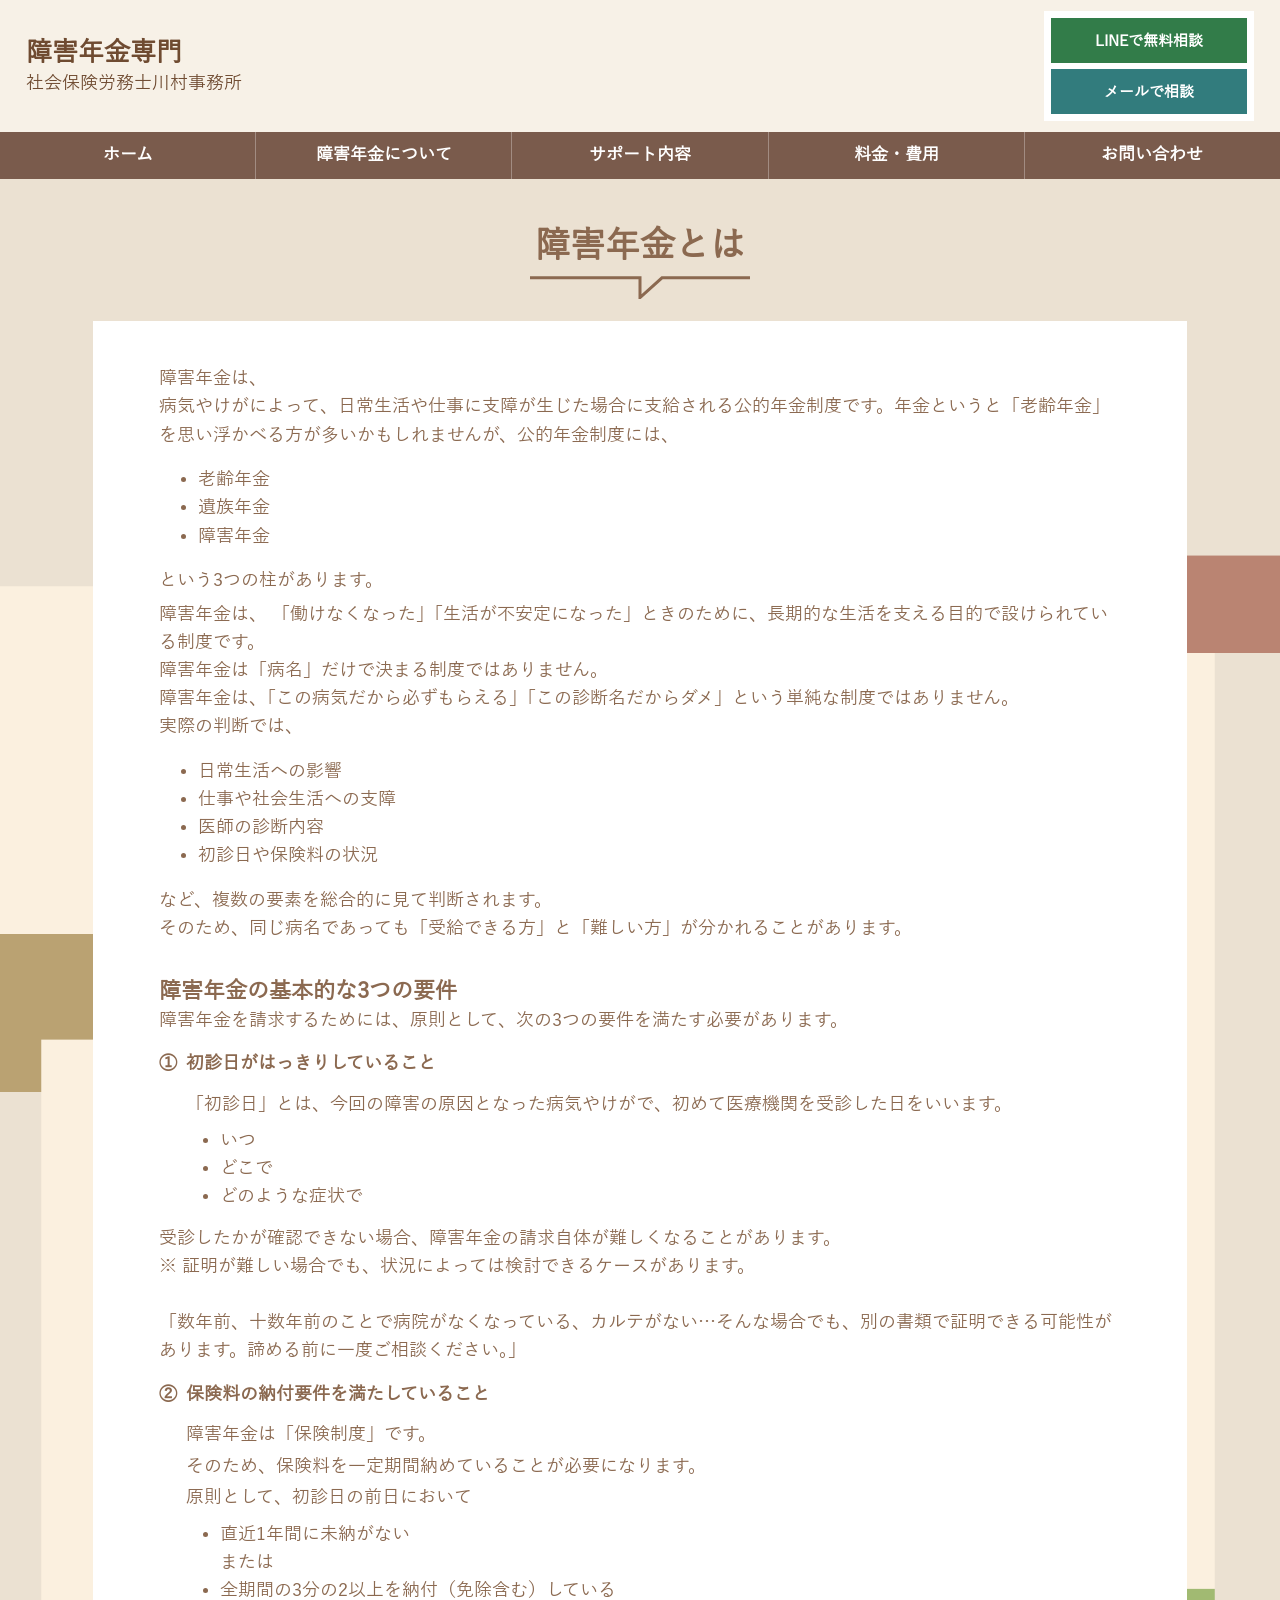
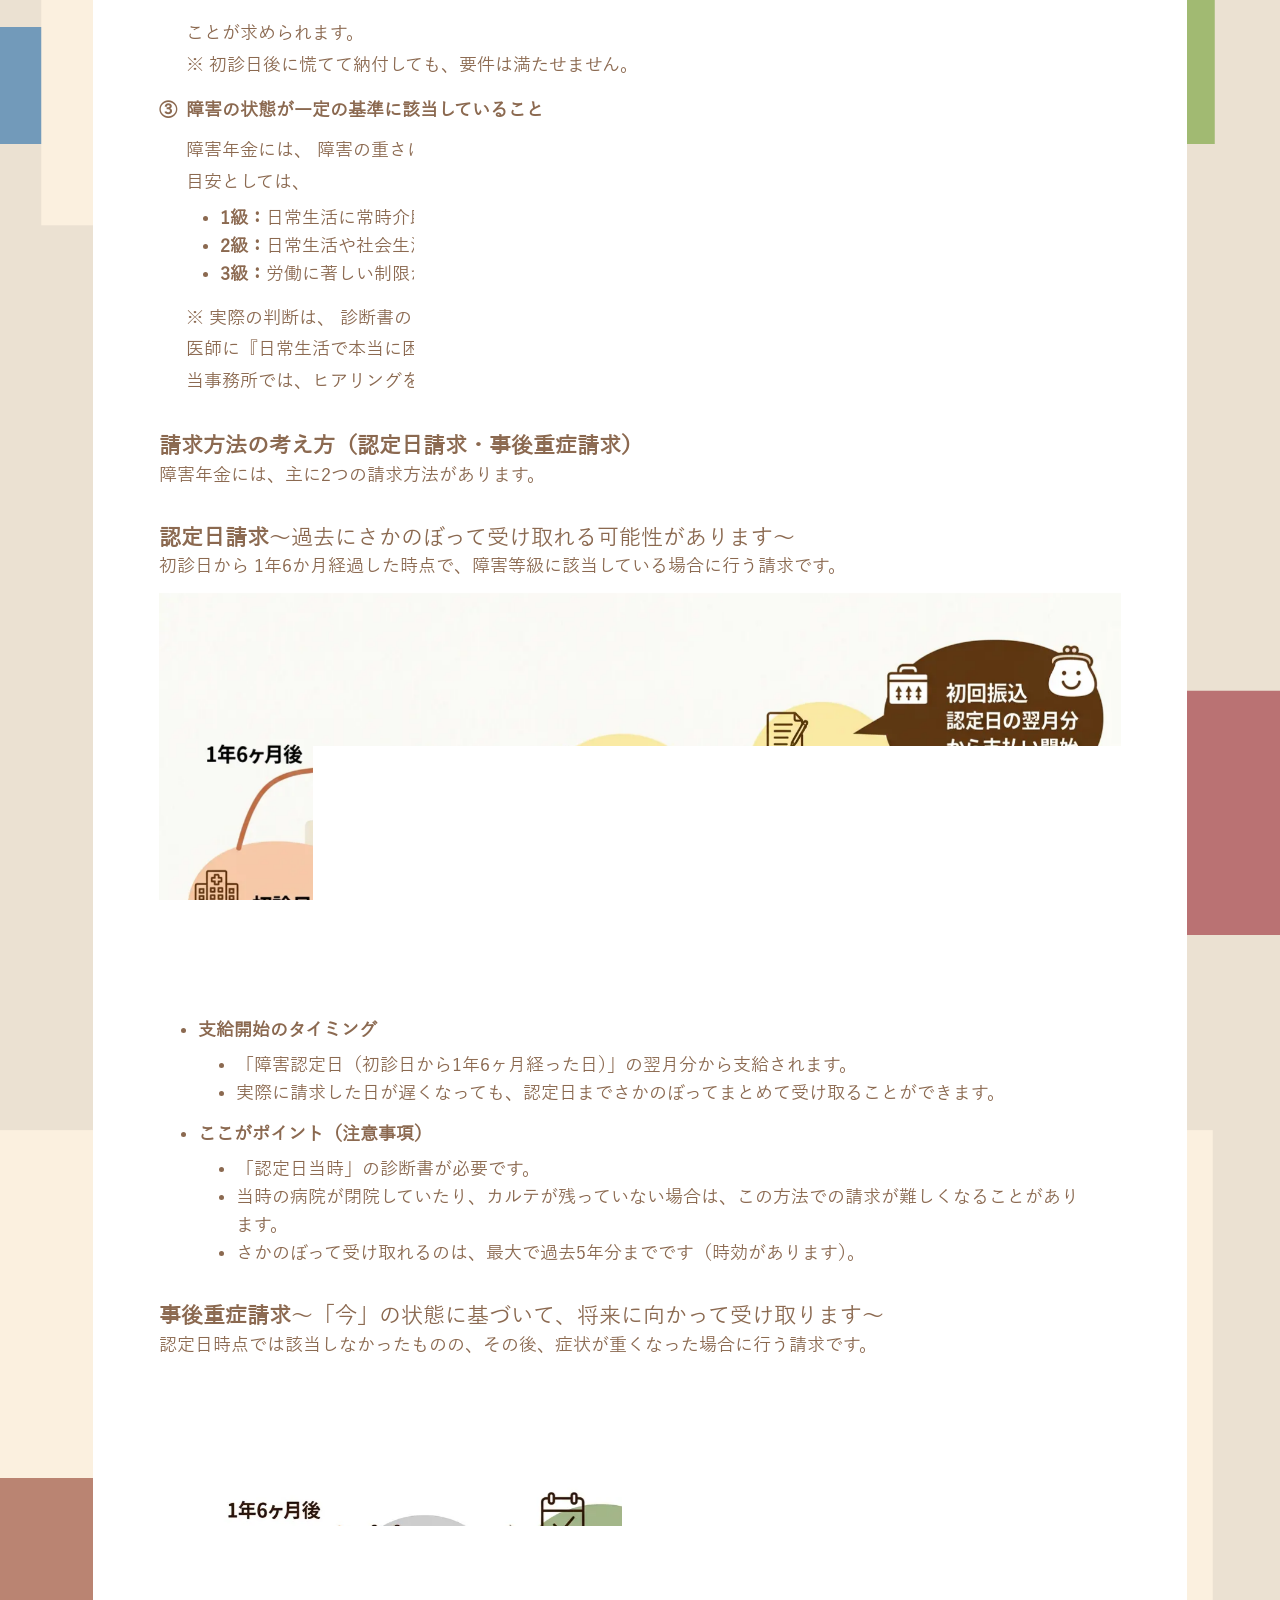
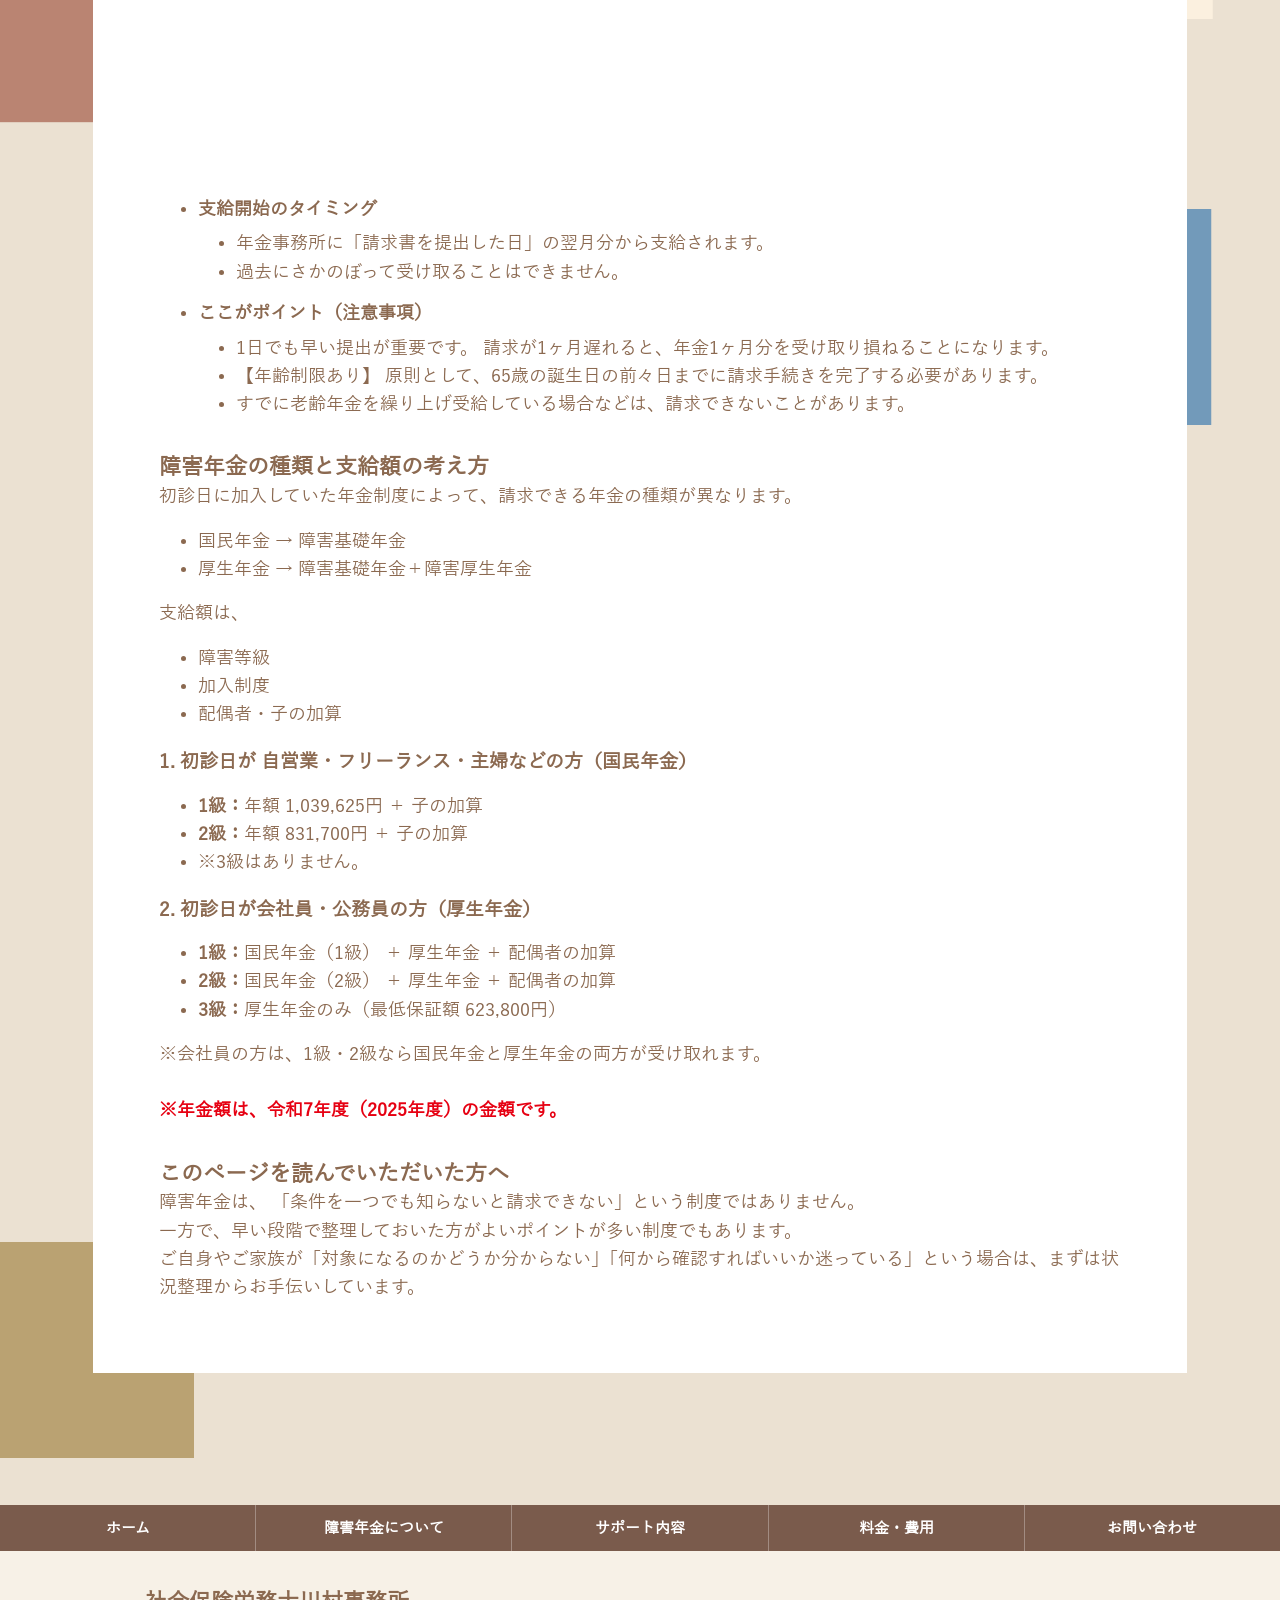
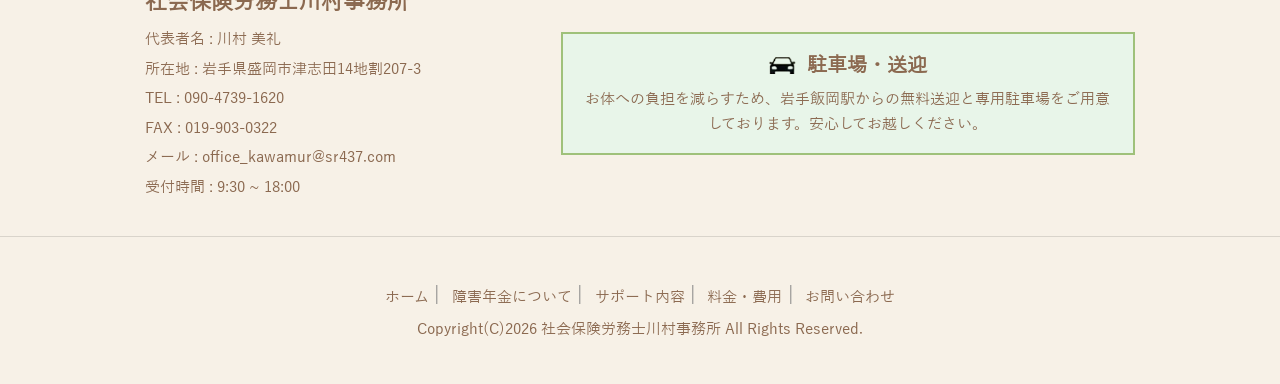
==== commit 15db8a3f: "fix: charge table" ====
--- a/about.html
+++ b/about.html
@@ -29,8 +29,8 @@
 				<p class="header__brand-subtitle">社会保険労務士川村事務所</p>
 			</div>
 			<div class="header__cta-group">
-				<a href="#" class="header__cta-button header__cta-button--line">LINE相談</a>
-				<a href="./contact.html" class="header__cta-button header__cta-button--form">ご相談フォーム</a>
+				<a href="#" class="header__cta-button header__cta-button--line">LINEで無料相談</a>
+				<a href="./contact.html" class="header__cta-button header__cta-button--form">メールで相談</a>
 			</div>
 		</div>
 		<nav class="header__navigation">
--- a/assets/css/style.css
+++ b/assets/css/style.css
@@ -1923,6 +1923,58 @@
   }
 }
 
+.charge__table-wrap {
+  margin: 1rem 0 1.5rem;
+  overflow-x: auto;
+}
+
+.charge__table {
+  width: 100%;
+  min-width: 28rem;
+  border-collapse: collapse;
+  font-size: 1.5rem;
+  line-height: 1.6;
+}
+@media only screen and (max-width: 639px) {
+  .charge__table {
+    font-size: 1.8rem;
+  }
+}
+.charge__table th,
+.charge__table td {
+  padding: 1rem 0;
+  border: 1px solid rgba(139, 105, 80, 0.3);
+  text-align: center;
+  vertical-align: top;
+}
+.charge__table thead th {
+  background-color: rgba(139, 105, 80, 0.12);
+  font-weight: 700;
+  color: #8B6950;
+}
+.charge__table tbody tr:nth-child(even) {
+  background-color: rgba(139, 105, 80, 0.04);
+}
+.charge__table.charge__table--highlight thead th {
+  background-color: rgba(139, 105, 80, 0.18);
+}
+.charge__table.charge__table--highlight .charge__table-price {
+  font-weight: 700;
+  font-size: 1.6rem;
+  color: #8B6950;
+}
+@media only screen and (max-width: 639px) {
+  .charge__table.charge__table--highlight .charge__table-price {
+    font-size: 1.9rem;
+  }
+}
+
+.charge__table-price {
+  font-weight: 600;
+  color: #8B6950;
+  white-space: nowrap;
+}
+
 .charge__block {
   margin: 1.5rem 0;
 }
@@ -2024,6 +2076,65 @@
   font-size: 1.4rem;
   color: #555;
   line-height: 1.6;
+}
+
+.charge__cta {
+  margin-top: 3rem;
+  padding: 2.5rem 0 3rem;
+  border-top: 1px solid rgba(139, 105, 80, 0.2);
+  text-align: center;
+}
+
+.charge__cta-lead {
+  margin: 0 0 1.5rem;
+  font-size: 1.6rem;
+  font-weight: 600;
+  color: #8B6950;
+}
+@media only screen and (max-width: 639px) {
+  .charge__cta-lead {
+    font-size: 1.8rem;
+  }
+}
+
+.charge__cta-buttons {
+  display: flex;
+  flex-wrap: wrap;
+  justify-content: center;
+  gap: 1rem;
+}
+
+.charge__cta-btn {
+  display: inline-block;
+  padding: 1rem 1.6rem;
+  font-size: 1.4rem;
+  font-weight: 600;
+  color: #fff;
+  text-decoration: none;
+  border-radius: 4px;
+  transition: opacity 0.2s;
+}
+.charge__cta-btn:hover {
+  opacity: 0.9;
+}
+@media only screen and (max-width: 639px) {
+  .charge__cta-btn {
+    font-size: 1.5rem;
+    padding: 1.2rem 1.8rem;
+    min-width: 80%;
+  }
+}
+.charge__cta-btn--line {
+  background-color: #06c755;
+  border: 2px solid #06c755;
+}
+.charge__cta-btn--mail {
+  background-color: #8B6950;
+  border: 2px solid #8B6950;
+}
+.charge__cta-btn--phone {
+  background-color: #327C49;
+  border: 2px solid #327C49;
 }
 
 .support__page {
@@ -2412,11 +2523,11 @@
 }
 
 .support__cases-section {
-  padding-bottom: 6rem;
+  padding-bottom: 8rem;
 }
 @media only screen and (max-width: 639px) {
   .support__cases-section {
-    padding-bottom: 4rem;
+    padding-bottom: 6rem;
   }
 }
 
@@ -2437,7 +2548,7 @@
 .support__cases-list {
   display: flex;
   flex-direction: column;
-  gap: 3rem;
+  gap: 1.5rem;
 }
 
 .support__case {
@@ -2593,14 +2704,22 @@
 .support__faq-item:first-child {
   border-top: 1px solid #837C63;
 }
-.support__faq-item:last-child {
-  border-bottom: none;
-}
 .support__faq-item[open] .support__faq-question::after {
   content: "−";
 }
 
-.support__faq-question {
+.support__case-item {
+  border: 1px solid #837C63;
+  background-color: #fafaf9;
+}
+.support__case-item:first-child {
+  border-top: 1px solid #837C63;
+}
+.support__case-item[open] .support__case-question::after {
+  content: "−";
+}
+
+.support__faq-question, .support__case-question {
   position: relative;
   display: flex;
   align-items: center;
@@ -2617,15 +2736,15 @@
   gap: 1rem;
 }
 @media only screen and (max-width: 639px) {
-  .support__faq-question {
+  .support__faq-question, .support__case-question {
     font-size: 2.4rem;
     padding: 2rem 6rem 2rem 2rem;
   }
 }
-.support__faq-question::-webkit-details-marker {
+.support__faq-question::-webkit-details-marker, .support__case-question::-webkit-details-marker {
   display: none;
 }
-.support__faq-question::after {
+.support__faq-question::after, .support__case-question::after {
   position: absolute;
   right: 2rem;
   content: "+";
@@ -2639,13 +2758,29 @@
   content: "−";
 }
 
+.support__case-item[open] .support__case-question::after {
+  content: "−";
+}
+
 .support__faq-answer {
   padding: 2rem;
   font-size: 1.6rem;
   border-top: 1px solid #e0e0e0;
 }
 
+.support__case-answer {
+  padding: 2rem 3rem;
+  font-size: 1.6rem;
+  border-top: 1px solid #e0e0e0;
+}
+
 .support__faq-question span {
+  font-weight: 700;
+  color: #8B6950;
+  align-self: flex-start;
+}
+
+.support__case-question span {
   font-weight: 700;
   color: #8B6950;
   align-self: flex-start;
@@ -2968,5 +3103,3 @@
   background-color: #d8ddc0;
   border-color: #b5c09a;
 }
-
-/*# sourceMappingURL=style.css.map */
